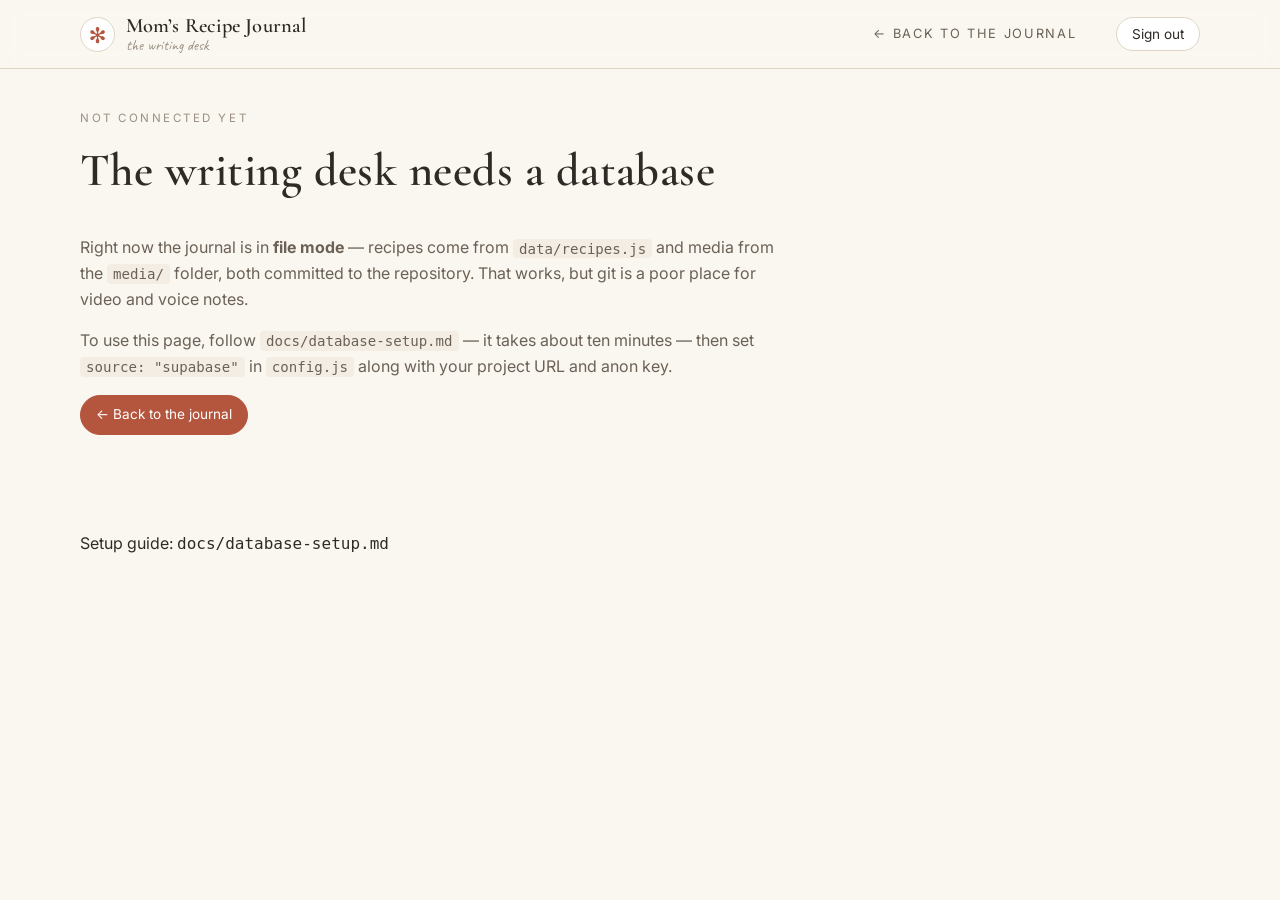
==== admin.html @ eb17a6d4 "Add a database + media storage backend so video and audio don't live in git Committing photos, video" ====
<!DOCTYPE html>
<html lang="en" data-theme="light">
<head>
<meta charset="utf-8" />
<meta name="viewport" content="width=device-width, initial-scale=1" />
<title>Add a recipe — Mom's Recipe Journal</title>
<meta name="robots" content="noindex" />
<link rel="icon" href="data:image/svg+xml,<svg xmlns='http://www.w3.org/2000/svg' viewBox='0 0 100 100'><text y='.9em' font-size='90'>&#9999;</text></svg>" />
<link rel="preconnect" href="https://fonts.googleapis.com" />
<link rel="preconnect" href="https://fonts.gstatic.com" crossorigin />
<link href="https://fonts.googleapis.com/css2?family=Cormorant+Garamond:wght@400;500;600&family=Caveat:wght@600&family=Inter:wght@300;400;500;600&display=swap" rel="stylesheet" />
<link rel="stylesheet" href="assets/css/style.css" />
</head>
<body>

<header class="site-header">
  <div class="wrap header-inner">
    <a class="brand" href="index.html">
      <span class="brand-mark">✻</span>
      <span class="brand-text">
        <span class="brand-title">Mom&rsquo;s Recipe Journal</span>
        <span class="brand-sub">the writing desk</span>
      </span>
    </a>
    <nav class="site-nav" aria-label="Sections">
      <a href="index.html">← Back to the journal</a>
    </nav>
    <div class="header-tools">
      <span id="who" class="admin-who"></span>
      <button id="signout" class="btn" type="button" hidden>Sign out</button>
    </div>
  </div>
</header>

<main id="admin" class="wrap" tabindex="-1"></main>

<footer class="site-footer">
  <div class="wrap"><p>Setup guide: <code>docs/database-setup.md</code></p></div>
</footer>

<script src="config.js"></script>
<script src="data/recipes.js"></script>
<script src="assets/js/store.js"></script>
<script src="assets/js/admin.js"></script>
</body>
</html>
---- assets/css/style.css ----
/* ============================================================
   Mom's Recipe Journal — stylesheet
   Palette echoes the paper journal: cream paper, pencil ink,
   a terracotta accent and sage green for the diet markers.
   ============================================================ */

:root{
  --paper:#faf7f1;
  --paper-2:#ffffff;
  --paper-3:#f3ede3;
  --ink:#2f2a25;
  --ink-2:#6b6156;
  --ink-3:#9a8f82;
  --rule:#ded5c7;
  --rule-soft:#eae2d5;
  --accent:#b4553d;
  --accent-soft:#f3e2dc;
  --sage:#6d7f63;
  --gold:#c9992b;
  --shadow:0 1px 2px rgba(47,42,37,.06), 0 8px 24px rgba(47,42,37,.06);
  --radius:14px;
  --serif:"Cormorant Garamond", Georgia, "Times New Roman", serif;
  --hand:"Caveat", "Segoe Script", cursive;
  --sans:"Inter", system-ui, -apple-system, "Segoe UI", Roboto, sans-serif;
}

html[data-theme="dark"]{
  --paper:#1b1917;
  --paper-2:#232020;
  --paper-3:#2b2725;
  --ink:#f0e9df;
  --ink-2:#c3b8aa;
  --ink-3:#93887b;
  --rule:#3d3733;
  --rule-soft:#332e2b;
  --accent:#e08468;
  --accent-soft:#3a2a24;
  --sage:#9db78e;
  --gold:#e0b64a;
  --shadow:0 1px 2px rgba(0,0,0,.3), 0 8px 24px rgba(0,0,0,.28);
}

*,*::before,*::after{box-sizing:border-box}

body{
  margin:0;
  background:var(--paper);
  color:var(--ink);
  font-family:var(--sans);
  font-size:16px;
  line-height:1.6;
  -webkit-font-smoothing:antialiased;
}

img,video{max-width:100%;display:block}
figure{margin:0}
a{color:inherit}

.wrap{width:min(1120px,100% - 2.5rem);margin-inline:auto}

.visually-hidden{position:absolute;width:1px;height:1px;overflow:hidden;clip:rect(0 0 0 0);white-space:nowrap}
.skip-link{position:absolute;left:-999px;top:0;background:var(--accent);color:#fff;padding:.6rem 1rem;z-index:50}
.skip-link:focus{left:.5rem;top:.5rem}

/* ---------- header ---------- */
.site-header{
  position:sticky;top:0;z-index:30;
  background:color-mix(in srgb, var(--paper) 88%, transparent);
  backdrop-filter:blur(10px);
  border-bottom:1px solid var(--rule);
}
.header-inner{
  display:flex;align-items:center;gap:1.25rem;
  padding:.85rem 0;flex-wrap:wrap;
}
.brand{display:flex;align-items:center;gap:.65rem;text-decoration:none}
.brand-mark{
  font-size:1.35rem;color:var(--accent);
  border:1px solid var(--rule);border-radius:50%;
  width:2.2rem;height:2.2rem;display:grid;place-items:center;
  background:var(--paper-2);
}
.brand-text{display:flex;flex-direction:column;line-height:1.15}
.brand-title{font-family:var(--serif);font-size:1.28rem;font-weight:600;letter-spacing:.01em}
.brand-sub{font-family:var(--hand);color:var(--ink-3);font-size:.95rem}

.site-nav{display:flex;gap:.15rem;margin-left:auto;flex-wrap:wrap}
.site-nav a{
  text-decoration:none;color:var(--ink-2);
  font-size:.8rem;letter-spacing:.13em;text-transform:uppercase;
  padding:.5rem .7rem;border-radius:999px;
}
.site-nav a:hover{color:var(--ink);background:var(--paper-3)}
.site-nav a.active{color:var(--accent);background:var(--accent-soft)}

.header-tools{display:flex;align-items:center;gap:.5rem}
.search{
  display:flex;align-items:center;gap:.5rem;
  background:var(--paper-2);border:1px solid var(--rule);
  border-radius:999px;padding:.45rem .9rem;min-width:min(280px,60vw);
}
.search svg{width:16px;height:16px;fill:none;stroke:var(--ink-3);stroke-width:2;stroke-linecap:round;flex:none}
.search input{border:0;background:none;outline:none;color:var(--ink);font:inherit;font-size:.9rem;width:100%}
.icon-btn{
  border:1px solid var(--rule);background:var(--paper-2);color:var(--ink-2);
  width:2.3rem;height:2.3rem;border-radius:50%;cursor:pointer;font-size:1rem;line-height:1;
}
.icon-btn:hover{color:var(--accent);border-color:var(--accent)}

/* ---------- shared bits ---------- */
main{padding:2.5rem 0 4rem;outline:none}

.page-head{margin-bottom:1.75rem}
.eyebrow{
  font-size:.72rem;letter-spacing:.22em;text-transform:uppercase;
  color:var(--ink-3);margin:0 0 .35rem;
}
h1{font-family:var(--serif);font-size:clamp(2rem,4vw,2.9rem);font-weight:600;margin:0 0 .3rem;letter-spacing:.01em}
h2{font-family:var(--serif);font-size:1.5rem;font-weight:600;margin:0 0 .75rem}
.lede{color:var(--ink-2);max-width:60ch;margin:0}

.rule{border:0;border-top:1px solid var(--rule);margin:2.5rem 0}

.btn{
  display:inline-flex;align-items:center;gap:.45rem;
  border:1px solid var(--rule);background:var(--paper-2);color:var(--ink);
  padding:.5rem .95rem;border-radius:999px;font-size:.85rem;cursor:pointer;
  text-decoration:none;font-family:inherit;
}
.btn:hover{border-color:var(--accent);color:var(--accent)}
.btn.primary{background:var(--accent);border-color:var(--accent);color:#fff}
.btn.primary:hover{filter:brightness(1.06);color:#fff}
.btn.on{background:var(--accent-soft);border-color:var(--accent);color:var(--accent)}

/* ---------- hero ---------- */
.hero{
  display:grid;grid-template-columns:1.15fr .85fr;gap:2.5rem;align-items:center;
  background:var(--paper-2);border:1px solid var(--rule);border-radius:var(--radius);
  padding:2.5rem;box-shadow:var(--shadow);margin-bottom:3rem;
}
.hero h1{margin-bottom:.6rem}
.hero .script{font-family:var(--hand);font-size:1.6rem;color:var(--accent);margin:0 0 .5rem}
.hero-stats{display:flex;gap:2rem;margin-top:1.75rem;flex-wrap:wrap}
.stat b{display:block;font-family:var(--serif);font-size:2rem;line-height:1;font-weight:600}
.stat span{font-size:.72rem;letter-spacing:.16em;text-transform:uppercase;color:var(--ink-3)}
.hero-card{
  border:1px solid var(--rule);border-radius:10px;padding:1.25rem 1.5rem;
  background:
    repeating-linear-gradient(var(--paper-2) 0 27px, var(--rule-soft) 27px 28px);
  min-height:210px;
}
.hero-card p{font-family:var(--hand);font-size:1.35rem;line-height:28px;margin:0;color:var(--ink-2)}

/* ---------- category tiles ---------- */
.tiles{display:grid;grid-template-columns:repeat(auto-fit,minmax(220px,1fr));gap:1.25rem}
.tile{
  text-decoration:none;background:var(--paper-2);border:1px solid var(--rule);
  border-radius:var(--radius);padding:1.5rem;display:block;transition:transform .15s ease,border-color .15s ease;
  box-shadow:var(--shadow);
}
.tile:hover{transform:translateY(-3px);border-color:var(--accent)}
.tile .emoji{font-size:1.9rem;display:block;margin-bottom:.6rem}
.tile h3{font-family:var(--serif);font-size:1.35rem;margin:0 0 .2rem;font-weight:600}
.tile p{margin:0;color:var(--ink-3);font-size:.85rem}

/* ---------- recipe grid ---------- */
.grid{display:grid;grid-template-columns:repeat(auto-fill,minmax(255px,1fr));gap:1.5rem}
.card{
  background:var(--paper-2);border:1px solid var(--rule);border-radius:var(--radius);
  overflow:hidden;text-decoration:none;display:flex;flex-direction:column;
  box-shadow:var(--shadow);transition:transform .15s ease,border-color .15s ease;
}
.card:hover{transform:translateY(-3px);border-color:var(--accent)}
.card-thumb{
  aspect-ratio:4/3;background:var(--paper-3);display:grid;place-items:center;
  font-size:2.5rem;color:var(--ink-3);overflow:hidden;position:relative;
}
.card-thumb img{width:100%;height:100%;object-fit:cover}
.card-media-flags{
  position:absolute;right:.6rem;bottom:.6rem;display:flex;gap:.3rem;
}
.card-media-flags span{
  background:rgba(0,0,0,.62);color:#fff;font-size:.7rem;
  border-radius:999px;padding:.15rem .45rem;line-height:1.4;
}
.card-body{padding:1rem 1.1rem 1.2rem;display:flex;flex-direction:column;gap:.4rem;flex:1}
.card-cat{font-size:.68rem;letter-spacing:.18em;text-transform:uppercase;color:var(--accent)}
.card h3{font-family:var(--serif);font-size:1.3rem;margin:0;font-weight:600;line-height:1.2}
.card-meta{margin-top:auto;display:flex;align-items:center;gap:.75rem;font-size:.78rem;color:var(--ink-3);padding-top:.5rem}
.stars{color:var(--gold);letter-spacing:.06em}

.badges{display:flex;flex-wrap:wrap;gap:.3rem}
.badge{
  font-size:.66rem;letter-spacing:.1em;text-transform:uppercase;
  border:1px solid var(--sage);color:var(--sage);
  border-radius:999px;padding:.1rem .5rem;
}

/* ---------- filter bar ---------- */
.filters{
  display:flex;flex-wrap:wrap;gap:.5rem;align-items:center;
  padding:1rem 0 1.75rem;border-bottom:1px solid var(--rule-soft);margin-bottom:1.75rem;
}
.filters .label{font-size:.72rem;letter-spacing:.16em;text-transform:uppercase;color:var(--ink-3);margin-right:.25rem}
.chip{
  border:1px solid var(--rule);background:var(--paper-2);color:var(--ink-2);
  border-radius:999px;padding:.35rem .8rem;font-size:.78rem;cursor:pointer;font-family:inherit;
}
.chip:hover{border-color:var(--accent);color:var(--accent)}
.chip[aria-pressed="true"]{background:var(--accent);border-color:var(--accent);color:#fff}
.count{margin-left:auto;font-size:.8rem;color:var(--ink-3)}

/* ---------- recipe page: the journal spread ---------- */
.recipe-top{display:flex;align-items:flex-start;gap:1rem;flex-wrap:wrap;margin-bottom:1.5rem}
.recipe-top .grow{flex:1;min-width:240px}
.recipe-actions{display:flex;gap:.5rem;flex-wrap:wrap}

.sheet{
  background:var(--paper-2);border:1px solid var(--rule);border-radius:var(--radius);
  box-shadow:var(--shadow);padding:2rem;margin-bottom:1.5rem;
}
.sheet-head{
  display:flex;justify-content:space-between;align-items:flex-start;gap:1.5rem;
  padding-bottom:1.25rem;border-bottom:1px solid var(--rule);margin-bottom:1.5rem;flex-wrap:wrap;
}
.field-label{font-size:.72rem;letter-spacing:.22em;text-transform:uppercase;color:var(--ink-3)}
.recipe-title{font-family:var(--serif);font-size:clamp(1.8rem,3.4vw,2.6rem);font-weight:600;margin:.15rem 0 0;line-height:1.1}
.rating-block{text-align:right}
.rating-block .stars{font-size:1.4rem}

.spread{display:grid;grid-template-columns:1.1fr .9fr;gap:2.5rem}

/* left column — ingredients on ruled lines */
.ing-list{list-style:none;margin:.5rem 0 0;padding:0}
.ing-list li{border-bottom:1px solid var(--rule-soft)}
.ing-list label{
  display:flex;align-items:baseline;gap:.7rem;padding:.55rem .2rem;cursor:pointer;
}
.ing-list input{
  appearance:none;-webkit-appearance:none;flex:none;
  width:.95rem;height:.95rem;border:1px solid var(--ink-3);border-radius:3px;
  cursor:pointer;position:relative;top:.15rem;background:transparent;
}
.ing-list input:checked{background:var(--sage);border-color:var(--sage)}
.ing-list input:checked::after{
  content:"✓";position:absolute;inset:0;color:#fff;font-size:.7rem;
  display:grid;place-items:center;line-height:1;
}
.ing-list input:checked + span{color:var(--ink-3);text-decoration:line-through}
.ing-list .amount{color:var(--accent);font-variant-numeric:tabular-nums}

.portion-tool{display:flex;align-items:center;gap:.5rem;margin-top:.75rem}
.portion-tool button{
  width:1.8rem;height:1.8rem;border-radius:50%;border:1px solid var(--rule);
  background:var(--paper);color:var(--ink);cursor:pointer;font-size:1rem;line-height:1;
}
.portion-tool button:hover{border-color:var(--accent);color:var(--accent)}
.portion-tool output{font-variant-numeric:tabular-nums;min-width:1.5rem;text-align:center;font-weight:600}
.portion-tool .note{font-size:.75rem;color:var(--ink-3)}

/* right column — the meta panel */
.meta-rows{display:grid;gap:.9rem;margin-bottom:1.5rem}
.meta-row{display:flex;align-items:center;gap:1rem;flex-wrap:wrap}
.meta-row .field-label{min-width:6.5rem}
.meta-value{font-size:.95rem}

.dots{display:flex;align-items:center;gap:.35rem}
.dots i{
  display:block;border:1px solid var(--ink-3);border-radius:50%;
  width:.55rem;height:.55rem;
}
.dots i:nth-child(2){width:.68rem;height:.68rem}
.dots i:nth-child(3){width:.8rem;height:.8rem}
.dots i:nth-child(4){width:.95rem;height:.95rem}
.dots i:nth-child(5){width:1.1rem;height:1.1rem}
.dots i.on{background:var(--accent);border-color:var(--accent)}
.dots .lvl{margin-left:.4rem;font-size:.8rem;color:var(--ink-3)}

.diet-grid{display:grid;grid-template-columns:1fr 1fr;gap:.5rem 1rem;margin-bottom:1.25rem}
.diet{display:flex;align-items:center;gap:.5rem;font-size:.75rem;letter-spacing:.12em;text-transform:uppercase;color:var(--ink-3)}
.diet .o{width:.85rem;height:.85rem;border:1px solid var(--ink-3);border-radius:50%;flex:none}
.diet.yes{color:var(--sage)}
.diet.yes .o{background:var(--sage);border-color:var(--sage);position:relative}
.diet.yes .o::after{content:"✓";position:absolute;inset:0;color:#fff;font-size:.6rem;display:grid;place-items:center}

.note-box{
  border:1px solid var(--rule);border-radius:8px;padding:1rem 1.1rem;margin-bottom:1.25rem;
}
.note-box h3{
  font-size:.72rem;letter-spacing:.2em;text-transform:uppercase;color:var(--ink-2);
  margin:0 0 .5rem;font-family:var(--sans);font-weight:600;
}
.note-box p{
  margin:0;line-height:28px;font-family:var(--hand);font-size:1.2rem;color:var(--ink);
  /* the ruled lines sit under the text, one per line-height */
  background:repeating-linear-gradient(transparent 0 27px, var(--rule-soft) 27px 28px);
}

/* method */
.method-sheet .lines{
  border-top:1px solid var(--rule);padding-top:1rem;
}
.steps{list-style:none;counter-reset:step;margin:0;padding:0}
.steps li{
  counter-increment:step;position:relative;padding:.75rem 0 .75rem 3rem;
  border-bottom:1px solid var(--rule-soft);
}
.steps li::before{
  content:counter(step);position:absolute;left:0;top:.7rem;
  font-family:var(--serif);font-size:1.1rem;color:var(--accent);
  border:1px solid var(--rule);border-radius:50%;width:1.9rem;height:1.9rem;
  display:grid;place-items:center;background:var(--paper);
}
.steps li.done{color:var(--ink-3)}

/* ---------- memories / media ---------- */
.media-section + .media-section{margin-top:2rem}
.media-head{display:flex;align-items:center;gap:.75rem;margin-bottom:1rem}
.media-head h3{font-family:var(--serif);font-size:1.25rem;margin:0;font-weight:600}
.media-head .n{font-size:.75rem;color:var(--ink-3);border:1px solid var(--rule);border-radius:999px;padding:.05rem .5rem}

.photo-grid{display:grid;grid-template-columns:repeat(auto-fill,minmax(180px,1fr));gap:1rem}
.photo{
  border:1px solid var(--rule);border-radius:10px;overflow:hidden;background:var(--paper-2);
  padding:.5rem .5rem .1rem;cursor:zoom-in;
}
.photo img{aspect-ratio:4/3;object-fit:cover;width:100%;border-radius:6px}
.photo figcaption{font-family:var(--hand);font-size:1.05rem;color:var(--ink-2);padding:.35rem .2rem .5rem;text-align:center}

.video-grid{display:grid;grid-template-columns:repeat(auto-fill,minmax(300px,1fr));gap:1.25rem}
.video-item video,.video-item iframe{width:100%;aspect-ratio:16/9;border-radius:10px;border:1px solid var(--rule);background:#000}
.video-item figcaption,.audio-item .cap{font-family:var(--hand);font-size:1.1rem;color:var(--ink-2);margin-top:.4rem}

.audio-list{display:grid;gap:.9rem}
.audio-item{
  border:1px solid var(--rule);border-radius:10px;padding:.9rem 1rem;background:var(--paper-2);
  display:flex;gap:1rem;align-items:center;flex-wrap:wrap;
}
.audio-item .icon{font-size:1.4rem;color:var(--accent)}
.audio-item .body{flex:1;min-width:220px}
.audio-item audio{width:100%;margin-top:.4rem}

.empty-media{
  border:1px dashed var(--rule);border-radius:10px;padding:1.25rem;
  color:var(--ink-3);font-size:.9rem;text-align:center;
}
.empty-media code{background:var(--paper-3);padding:.1rem .35rem;border-radius:4px;font-size:.85em}

/* lightbox */
.lightbox{
  position:fixed;inset:0;background:rgba(20,17,15,.92);z-index:60;
  display:grid;place-items:center;padding:2rem;
}
.lightbox[hidden]{display:none}
.lightbox img{max-width:min(1100px,92vw);max-height:82vh;border-radius:8px}
.lightbox .cap{color:#f3ece2;font-family:var(--hand);font-size:1.3rem;text-align:center;margin-top:.75rem}
.lightbox .close{
  position:absolute;top:1.25rem;right:1.5rem;background:none;border:0;color:#fff;
  font-size:2rem;cursor:pointer;line-height:1;
}

/* ---------- about / empty ---------- */
.prose{max-width:70ch}
.prose h2{margin-top:2rem}
.prose p,.prose li{color:var(--ink-2)}
.prose code{background:var(--paper-3);padding:.12rem .38rem;border-radius:4px;font-size:.88em}
.prose pre{
  background:var(--paper-3);border:1px solid var(--rule);border-radius:10px;
  padding:1rem 1.1rem;overflow-x:auto;font-size:.82rem;line-height:1.6;
}
.prose pre code{background:none;padding:0}

.empty{
  text-align:center;padding:4rem 1rem;border:1px dashed var(--rule);border-radius:var(--radius);
  color:var(--ink-3);
}
.empty .big{font-size:2.5rem;display:block;margin-bottom:.5rem}

/* ---------- responsive ---------- */
@media (max-width:900px){
  .hero{grid-template-columns:1fr;padding:1.75rem}
  .spread{grid-template-columns:1fr;gap:2rem}
  .site-nav{order:3;width:100%;margin-left:0;justify-content:flex-start}
  .header-tools{margin-left:auto}
  .sheet{padding:1.35rem}
}

/* ---------- print: one clean recipe card ---------- */
@media print{
  .site-header,.site-footer,.recipe-actions,.portion-tool,.skip-link,.lightbox{display:none !important}
  body{background:#fff}
  .sheet{box-shadow:none;border-color:#ccc;break-inside:avoid}
  .spread{grid-template-columns:1.1fr .9fr}
  a{text-decoration:none}
}

/* ============================================================
   The writing desk (admin.html)
   ============================================================ */

.admin-who{font-size:.8rem;color:var(--ink-3)}

.admin-actions{display:flex;gap:.6rem;flex-wrap:wrap;margin:1.5rem 0}

.signin{max-width:26rem}
.signin .btn{margin-top:.5rem}

.field{display:flex;flex-direction:column;gap:.35rem;margin-bottom:1rem}
.field > span,.field legend{
  font-size:.72rem;letter-spacing:.16em;text-transform:uppercase;color:var(--ink-3);
}
.field small{text-transform:none;letter-spacing:0;font-size:.78rem;color:var(--ink-3)}
.field input,.field select,.field textarea{
  font:inherit;font-size:.92rem;color:var(--ink);
  background:var(--paper);border:1px solid var(--rule);border-radius:8px;
  padding:.55rem .7rem;width:100%;
}
.field textarea{resize:vertical;line-height:1.55}
.field input:focus,.field select:focus,.field textarea:focus{outline:2px solid var(--accent);outline-offset:1px}
.field input[readonly]{color:var(--ink-3);background:var(--paper-3)}

.form-grid{display:grid;grid-template-columns:1fr 1fr;gap:0 1.25rem}
.form-grid .wide{grid-column:1 / -1}

.dual{display:flex;align-items:center;gap:.5rem}
.dual input{width:5rem}
.dual small{color:var(--ink-3);font-size:.78rem}

.diet-set{border:1px solid var(--rule);border-radius:8px;padding:.75rem 1rem;margin-bottom:1rem}
.diet-set legend{padding:0 .4rem}
.cb{display:inline-flex;align-items:center;gap:.4rem;margin-right:1.25rem;font-size:.88rem;color:var(--ink-2)}
.cb input{width:auto}

.hint{font-size:.83rem;color:var(--ink-3);margin:.25rem 0 .75rem}
.hint.bad{color:var(--accent)}

.media-editor{margin-bottom:2rem}
.uploader{display:flex;gap:.6rem;flex-wrap:wrap;align-items:center;margin-bottom:.75rem}
.uploader input[type="file"]{font-size:.85rem;color:var(--ink-2)}
.uploader input[type="url"]{
  flex:1;min-width:220px;font:inherit;font-size:.85rem;color:var(--ink);
  background:var(--paper);border:1px solid var(--rule);border-radius:999px;padding:.45rem .9rem;
}

.progress{height:4px;background:var(--paper-3);border-radius:999px;overflow:hidden;margin-bottom:.75rem}
.progress div{height:100%;width:0;background:var(--accent);transition:width .15s linear}

.media-rows{list-style:none;margin:0;padding:0;display:grid;gap:.5rem}
.media-rows li{
  display:flex;gap:.6rem;align-items:center;flex-wrap:wrap;
  border:1px solid var(--rule);border-radius:8px;padding:.5rem .7rem;background:var(--paper);
}
.media-rows .src{
  font-size:.8rem;color:var(--ink-3);max-width:16rem;overflow:hidden;
  text-overflow:ellipsis;white-space:nowrap;flex:none;
}
.media-rows input[type="text"]{
  flex:1;min-width:180px;font:inherit;font-size:.85rem;color:var(--ink);
  background:var(--paper-2);border:1px solid var(--rule);border-radius:6px;padding:.35rem .6rem;
}

.btn.danger{border-color:#c0563f;color:#c0563f}
.btn.danger:hover{background:#c0563f;color:#fff}
.btn.small{padding:.3rem .7rem;font-size:.78rem}

.admin-table{width:100%;border-collapse:collapse;font-size:.9rem}
.admin-table th{
  text-align:left;font-size:.7rem;letter-spacing:.16em;text-transform:uppercase;
  color:var(--ink-3);font-weight:600;padding:.5rem .6rem;border-bottom:1px solid var(--rule);
}
.admin-table td{padding:.7rem .6rem;border-bottom:1px solid var(--rule-soft);vertical-align:top}
.admin-table td small{color:var(--ink-3);font-size:.78rem}
.admin-table .right{text-align:right;white-space:nowrap}

.toast{
  position:fixed;left:50%;bottom:1.5rem;transform:translateX(-50%);
  background:var(--ink);color:var(--paper);padding:.7rem 1.2rem;border-radius:999px;
  font-size:.88rem;z-index:70;box-shadow:var(--shadow);max-width:min(90vw,34rem);
  transition:opacity .5s ease;
}
.toast.bad{background:#a8402c;color:#fff}
.toast.go{opacity:0}

@media (max-width:700px){
  .form-grid{grid-template-columns:1fr}
  .media-rows .src{max-width:100%}
}
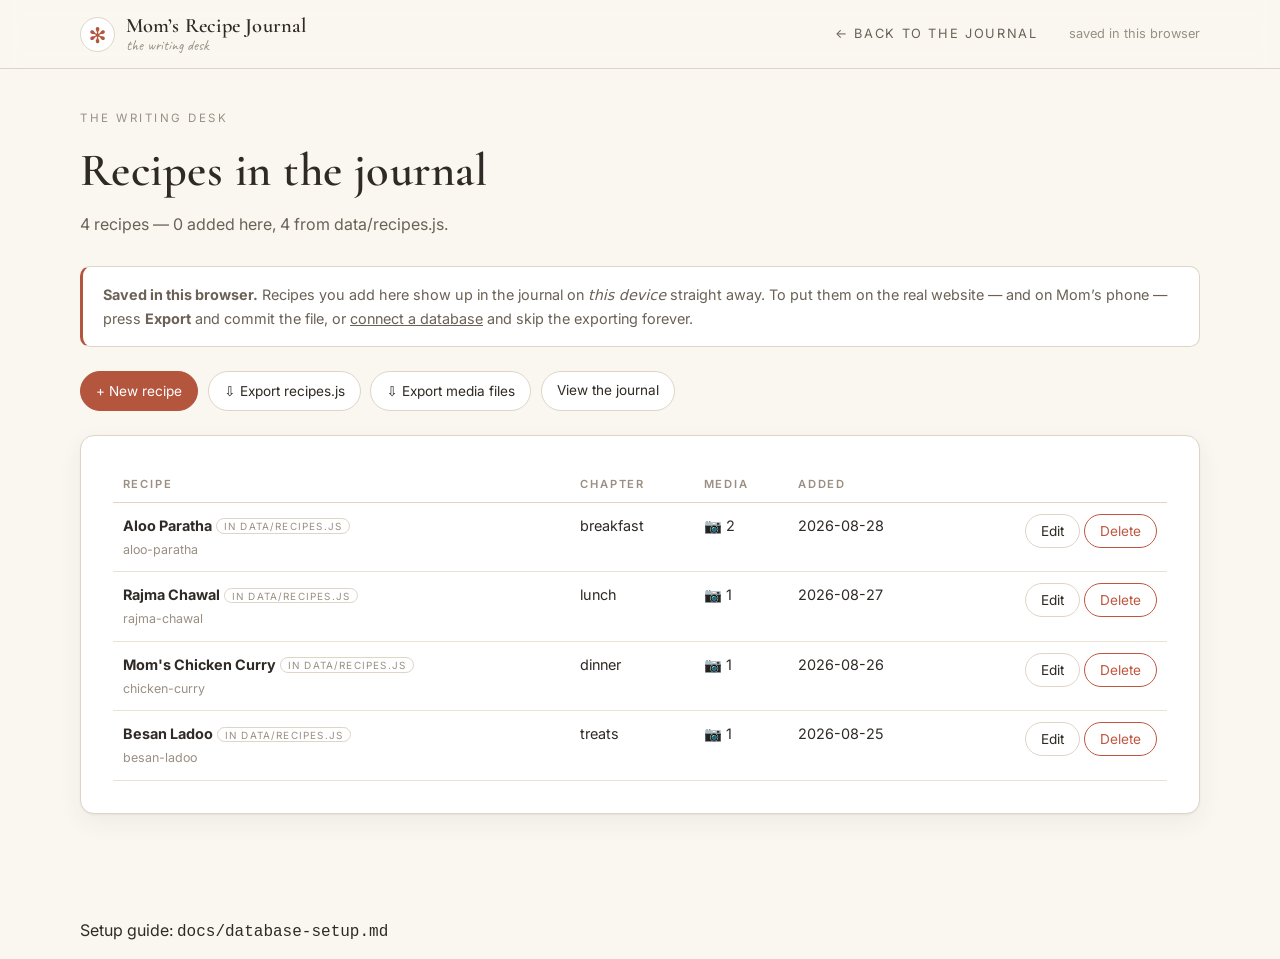
==== commit c85d604e: "Make the + Add recipe button work with no setup at all The form previously required the Supabase set" ====
--- a/admin.html
+++ b/admin.html
@@ -40,6 +40,7 @@
 
 <script src="config.js"></script>
 <script src="data/recipes.js"></script>
+<script src="assets/js/browser-db.js"></script>
 <script src="assets/js/store.js"></script>
 <script src="assets/js/admin.js"></script>
 </body>
--- a/assets/css/style.css
+++ b/assets/css/style.css
@@ -42,6 +42,9 @@
 
 *,*::before,*::after{box-sizing:border-box}
 
+/* the hidden attribute must beat any display: rule a class sets */
+[hidden]{display:none !important}
+
 body{
   margin:0;
   background:var(--paper);
@@ -485,3 +488,25 @@
   .form-grid{grid-template-columns:1fr}
   .media-rows .src{max-width:100%}
 }
+
+/* the + Add recipe button and the file-mode notices */
+.add-btn{white-space:nowrap;font-size:.8rem;padding:.5rem .9rem}
+.section-head{display:flex;align-items:center;justify-content:space-between;gap:1rem;flex-wrap:wrap;margin-bottom:.75rem}
+.section-head h2{margin:0}
+
+.banner{
+  border:1px solid var(--rule);border-left:3px solid var(--accent);
+  background:var(--paper-2);border-radius:10px;padding:1rem 1.25rem;margin-bottom:1.5rem;
+}
+.banner p{margin:0;font-size:.9rem;color:var(--ink-2)}
+
+.tag{
+  font-size:.62rem;letter-spacing:.12em;text-transform:uppercase;
+  border:1px solid var(--accent);color:var(--accent);
+  border-radius:999px;padding:.05rem .45rem;vertical-align:middle;white-space:nowrap;
+}
+.tag.muted{border-color:var(--rule);color:var(--ink-3)}
+
+@media (max-width:900px){
+  .add-btn{padding:.45rem .75rem}
+}
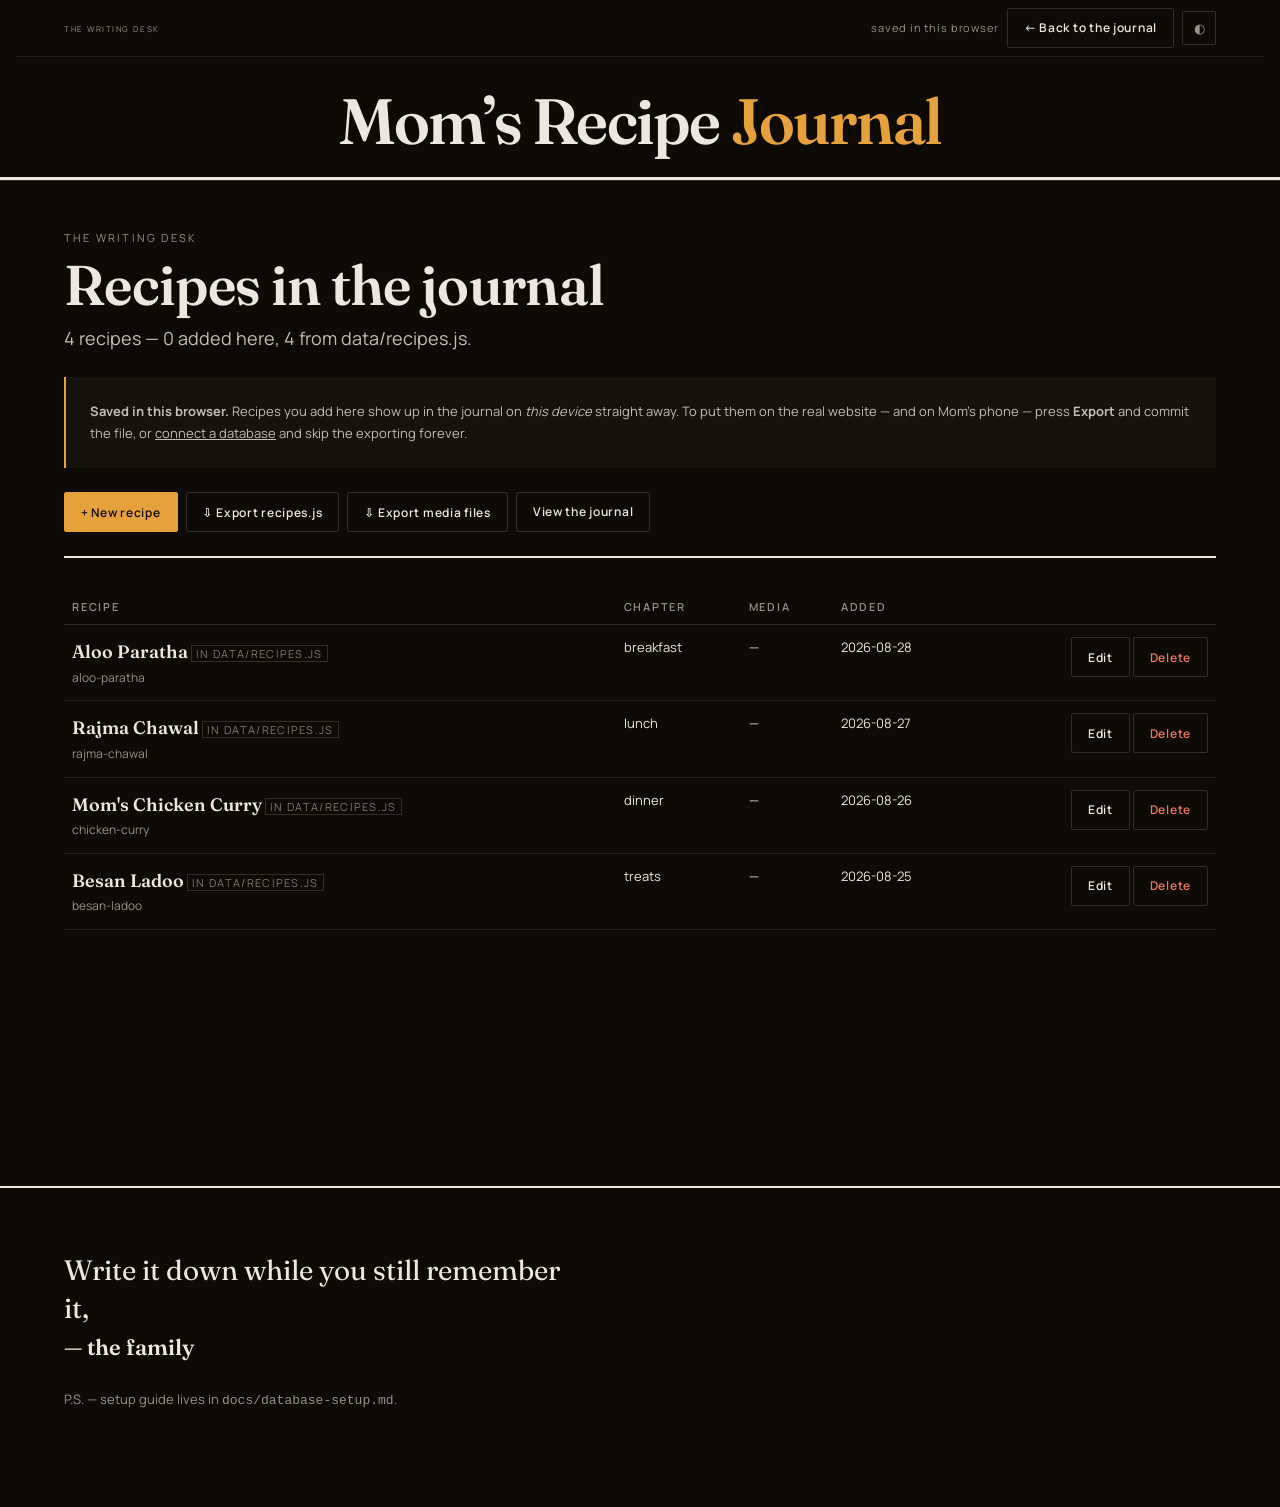
==== commit 8448b495: "Redesign the UI: dark archival catalogue (Hallmark) Tone brief: luxury coffee-table crossed with kit" ====
--- a/admin.html
+++ b/admin.html
@@ -1,5 +1,5 @@
 <!DOCTYPE html>
-<html lang="en" data-theme="light">
+<html lang="en">
 <head>
 <meta charset="utf-8" />
 <meta name="viewport" content="width=device-width, initial-scale=1" />
@@ -8,34 +8,38 @@
 <link rel="icon" href="data:image/svg+xml,<svg xmlns='http://www.w3.org/2000/svg' viewBox='0 0 100 100'><text y='.9em' font-size='90'>&#9999;</text></svg>" />
 <link rel="preconnect" href="https://fonts.googleapis.com" />
 <link rel="preconnect" href="https://fonts.gstatic.com" crossorigin />
-<link href="https://fonts.googleapis.com/css2?family=Cormorant+Garamond:wght@400;500;600&family=Caveat:wght@600&family=Inter:wght@300;400;500;600&display=swap" rel="stylesheet" />
+<meta name="color-scheme" content="dark light" />
+<link href="https://fonts.googleapis.com/css2?family=Caveat:wght@500;600&family=Fraunces:opsz,wght@9..144,400;9..144,600;9..144,700&family=Manrope:wght@400;500;600;700&display=swap" rel="stylesheet" />
 <link rel="stylesheet" href="assets/css/style.css" />
 </head>
 <body>
 
-<header class="site-header">
-  <div class="wrap header-inner">
-    <a class="brand" href="index.html">
-      <span class="brand-mark">✻</span>
-      <span class="brand-text">
-        <span class="brand-title">Mom&rsquo;s Recipe Journal</span>
-        <span class="brand-sub">the writing desk</span>
-      </span>
-    </a>
-    <nav class="site-nav" aria-label="Sections">
-      <a href="index.html">← Back to the journal</a>
-    </nav>
-    <div class="header-tools">
+<header class="masthead">
+  <div class="wrap masthead__utility">
+    <p class="masthead__issue">The writing desk</p>
+    <div class="masthead__tools">
       <span id="who" class="admin-who"></span>
+      <a class="btn" href="index.html">&larr; Back to the journal</a>
       <button id="signout" class="btn" type="button" hidden>Sign out</button>
+      <button id="theme-toggle" class="icon-btn" type="button" aria-label="Switch between dark and daylight" title="Switch between dark and daylight">◐</button>
     </div>
   </div>
+  <div class="wrap masthead__plate">
+    <a class="wordmark" href="index.html">Mom&rsquo;s Recipe <em>Journal</em></a>
+  </div>
+  <div class="masthead__double"></div>
 </header>
 
 <main id="admin" class="wrap" tabindex="-1"></main>
 
 <footer class="site-footer">
-  <div class="wrap"><p>Setup guide: <code>docs/database-setup.md</code></p></div>
+  <div class="wrap"><div class="foot-letter">
+    <p class="foot-letter__close">
+      Write it down while you still remember it,<br>
+      <span class="foot-letter__sign">&mdash; the family</span>
+    </p>
+    <p class="foot-letter__ps">P.S. &mdash; setup guide lives in <code>docs/database-setup.md</code>.</p>
+  </div>
 </footer>
 
 <script src="config.js"></script>
--- a/assets/css/style.css
+++ b/assets/css/style.css
@@ -1,512 +1,787 @@
-/* ============================================================
-   Mom's Recipe Journal — stylesheet
-   Palette echoes the paper journal: cream paper, pencil ink,
-   a terracotta accent and sage green for the diet markers.
-   ============================================================ */
-
-:root{
-  --paper:#faf7f1;
-  --paper-2:#ffffff;
-  --paper-3:#f3ede3;
-  --ink:#2f2a25;
-  --ink-2:#6b6156;
-  --ink-3:#9a8f82;
-  --rule:#ded5c7;
-  --rule-soft:#eae2d5;
-  --accent:#b4553d;
-  --accent-soft:#f3e2dc;
-  --sage:#6d7f63;
-  --gold:#c9992b;
-  --shadow:0 1px 2px rgba(47,42,37,.06), 0 8px 24px rgba(47,42,37,.06);
-  --radius:14px;
-  --serif:"Cormorant Garamond", Georgia, "Times New Roman", serif;
-  --hand:"Caveat", "Segoe Script", cursive;
-  --sans:"Inter", system-ui, -apple-system, "Segoe UI", Roboto, sans-serif;
-}
-
-html[data-theme="dark"]{
-  --paper:#1b1917;
-  --paper-2:#232020;
-  --paper-3:#2b2725;
-  --ink:#f0e9df;
-  --ink-2:#c3b8aa;
-  --ink-3:#93887b;
-  --rule:#3d3733;
-  --rule-soft:#332e2b;
-  --accent:#e08468;
-  --accent-soft:#3a2a24;
-  --sage:#9db78e;
-  --gold:#e0b64a;
-  --shadow:0 1px 2px rgba(0,0,0,.3), 0 8px 24px rgba(0,0,0,.28);
-}
-
-*,*::before,*::after{box-sizing:border-box}
-
-/* the hidden attribute must beat any display: rule a class sets */
-[hidden]{display:none !important}
-
-body{
-  margin:0;
-  background:var(--paper);
-  color:var(--ink);
-  font-family:var(--sans);
-  font-size:16px;
-  line-height:1.6;
-  -webkit-font-smoothing:antialiased;
-}
-
-img,video{max-width:100%;display:block}
-figure{margin:0}
-a{color:inherit}
-
-.wrap{width:min(1120px,100% - 2.5rem);margin-inline:auto}
-
-.visually-hidden{position:absolute;width:1px;height:1px;overflow:hidden;clip:rect(0 0 0 0);white-space:nowrap}
-.skip-link{position:absolute;left:-999px;top:0;background:var(--accent);color:#fff;padding:.6rem 1rem;z-index:50}
-.skip-link:focus{left:.5rem;top:.5rem}
-
-/* ---------- header ---------- */
-.site-header{
-  position:sticky;top:0;z-index:30;
-  background:color-mix(in srgb, var(--paper) 88%, transparent);
-  backdrop-filter:blur(10px);
-  border-bottom:1px solid var(--rule);
-}
-.header-inner{
-  display:flex;align-items:center;gap:1.25rem;
-  padding:.85rem 0;flex-wrap:wrap;
-}
-.brand{display:flex;align-items:center;gap:.65rem;text-decoration:none}
-.brand-mark{
-  font-size:1.35rem;color:var(--accent);
-  border:1px solid var(--rule);border-radius:50%;
-  width:2.2rem;height:2.2rem;display:grid;place-items:center;
-  background:var(--paper-2);
-}
-.brand-text{display:flex;flex-direction:column;line-height:1.15}
-.brand-title{font-family:var(--serif);font-size:1.28rem;font-weight:600;letter-spacing:.01em}
-.brand-sub{font-family:var(--hand);color:var(--ink-3);font-size:.95rem}
-
-.site-nav{display:flex;gap:.15rem;margin-left:auto;flex-wrap:wrap}
-.site-nav a{
-  text-decoration:none;color:var(--ink-2);
-  font-size:.8rem;letter-spacing:.13em;text-transform:uppercase;
-  padding:.5rem .7rem;border-radius:999px;
-}
-.site-nav a:hover{color:var(--ink);background:var(--paper-3)}
-.site-nav a.active{color:var(--accent);background:var(--accent-soft)}
-
-.header-tools{display:flex;align-items:center;gap:.5rem}
-.search{
-  display:flex;align-items:center;gap:.5rem;
-  background:var(--paper-2);border:1px solid var(--rule);
-  border-radius:999px;padding:.45rem .9rem;min-width:min(280px,60vw);
-}
-.search svg{width:16px;height:16px;fill:none;stroke:var(--ink-3);stroke-width:2;stroke-linecap:round;flex:none}
-.search input{border:0;background:none;outline:none;color:var(--ink);font:inherit;font-size:.9rem;width:100%}
-.icon-btn{
-  border:1px solid var(--rule);background:var(--paper-2);color:var(--ink-2);
-  width:2.3rem;height:2.3rem;border-radius:50%;cursor:pointer;font-size:1rem;line-height:1;
-}
-.icon-btn:hover{color:var(--accent);border-color:var(--accent)}
-
-/* ---------- shared bits ---------- */
-main{padding:2.5rem 0 4rem;outline:none}
-
-.page-head{margin-bottom:1.75rem}
-.eyebrow{
-  font-size:.72rem;letter-spacing:.22em;text-transform:uppercase;
-  color:var(--ink-3);margin:0 0 .35rem;
-}
-h1{font-family:var(--serif);font-size:clamp(2rem,4vw,2.9rem);font-weight:600;margin:0 0 .3rem;letter-spacing:.01em}
-h2{font-family:var(--serif);font-size:1.5rem;font-weight:600;margin:0 0 .75rem}
-.lede{color:var(--ink-2);max-width:60ch;margin:0}
-
-.rule{border:0;border-top:1px solid var(--rule);margin:2.5rem 0}
-
-.btn{
-  display:inline-flex;align-items:center;gap:.45rem;
-  border:1px solid var(--rule);background:var(--paper-2);color:var(--ink);
-  padding:.5rem .95rem;border-radius:999px;font-size:.85rem;cursor:pointer;
-  text-decoration:none;font-family:inherit;
-}
-.btn:hover{border-color:var(--accent);color:var(--accent)}
-.btn.primary{background:var(--accent);border-color:var(--accent);color:#fff}
-.btn.primary:hover{filter:brightness(1.06);color:#fff}
-.btn.on{background:var(--accent-soft);border-color:var(--accent);color:var(--accent)}
-
-/* ---------- hero ---------- */
-.hero{
-  display:grid;grid-template-columns:1.15fr .85fr;gap:2.5rem;align-items:center;
-  background:var(--paper-2);border:1px solid var(--rule);border-radius:var(--radius);
-  padding:2.5rem;box-shadow:var(--shadow);margin-bottom:3rem;
-}
-.hero h1{margin-bottom:.6rem}
-.hero .script{font-family:var(--hand);font-size:1.6rem;color:var(--accent);margin:0 0 .5rem}
-.hero-stats{display:flex;gap:2rem;margin-top:1.75rem;flex-wrap:wrap}
-.stat b{display:block;font-family:var(--serif);font-size:2rem;line-height:1;font-weight:600}
-.stat span{font-size:.72rem;letter-spacing:.16em;text-transform:uppercase;color:var(--ink-3)}
-.hero-card{
-  border:1px solid var(--rule);border-radius:10px;padding:1.25rem 1.5rem;
-  background:
-    repeating-linear-gradient(var(--paper-2) 0 27px, var(--rule-soft) 27px 28px);
-  min-height:210px;
-}
-.hero-card p{font-family:var(--hand);font-size:1.35rem;line-height:28px;margin:0;color:var(--ink-2)}
-
-/* ---------- category tiles ---------- */
-.tiles{display:grid;grid-template-columns:repeat(auto-fit,minmax(220px,1fr));gap:1.25rem}
-.tile{
-  text-decoration:none;background:var(--paper-2);border:1px solid var(--rule);
-  border-radius:var(--radius);padding:1.5rem;display:block;transition:transform .15s ease,border-color .15s ease;
-  box-shadow:var(--shadow);
-}
-.tile:hover{transform:translateY(-3px);border-color:var(--accent)}
-.tile .emoji{font-size:1.9rem;display:block;margin-bottom:.6rem}
-.tile h3{font-family:var(--serif);font-size:1.35rem;margin:0 0 .2rem;font-weight:600}
-.tile p{margin:0;color:var(--ink-3);font-size:.85rem}
-
-/* ---------- recipe grid ---------- */
-.grid{display:grid;grid-template-columns:repeat(auto-fill,minmax(255px,1fr));gap:1.5rem}
-.card{
-  background:var(--paper-2);border:1px solid var(--rule);border-radius:var(--radius);
-  overflow:hidden;text-decoration:none;display:flex;flex-direction:column;
-  box-shadow:var(--shadow);transition:transform .15s ease,border-color .15s ease;
-}
-.card:hover{transform:translateY(-3px);border-color:var(--accent)}
-.card-thumb{
-  aspect-ratio:4/3;background:var(--paper-3);display:grid;place-items:center;
-  font-size:2.5rem;color:var(--ink-3);overflow:hidden;position:relative;
-}
-.card-thumb img{width:100%;height:100%;object-fit:cover}
-.card-media-flags{
-  position:absolute;right:.6rem;bottom:.6rem;display:flex;gap:.3rem;
-}
-.card-media-flags span{
-  background:rgba(0,0,0,.62);color:#fff;font-size:.7rem;
-  border-radius:999px;padding:.15rem .45rem;line-height:1.4;
-}
-.card-body{padding:1rem 1.1rem 1.2rem;display:flex;flex-direction:column;gap:.4rem;flex:1}
-.card-cat{font-size:.68rem;letter-spacing:.18em;text-transform:uppercase;color:var(--accent)}
-.card h3{font-family:var(--serif);font-size:1.3rem;margin:0;font-weight:600;line-height:1.2}
-.card-meta{margin-top:auto;display:flex;align-items:center;gap:.75rem;font-size:.78rem;color:var(--ink-3);padding-top:.5rem}
-.stars{color:var(--gold);letter-spacing:.06em}
-
-.badges{display:flex;flex-wrap:wrap;gap:.3rem}
-.badge{
-  font-size:.66rem;letter-spacing:.1em;text-transform:uppercase;
-  border:1px solid var(--sage);color:var(--sage);
-  border-radius:999px;padding:.1rem .5rem;
-}
-
-/* ---------- filter bar ---------- */
-.filters{
-  display:flex;flex-wrap:wrap;gap:.5rem;align-items:center;
-  padding:1rem 0 1.75rem;border-bottom:1px solid var(--rule-soft);margin-bottom:1.75rem;
-}
-.filters .label{font-size:.72rem;letter-spacing:.16em;text-transform:uppercase;color:var(--ink-3);margin-right:.25rem}
-.chip{
-  border:1px solid var(--rule);background:var(--paper-2);color:var(--ink-2);
-  border-radius:999px;padding:.35rem .8rem;font-size:.78rem;cursor:pointer;font-family:inherit;
-}
-.chip:hover{border-color:var(--accent);color:var(--accent)}
-.chip[aria-pressed="true"]{background:var(--accent);border-color:var(--accent);color:#fff}
-.count{margin-left:auto;font-size:.8rem;color:var(--ink-3)}
-
-/* ---------- recipe page: the journal spread ---------- */
-.recipe-top{display:flex;align-items:flex-start;gap:1rem;flex-wrap:wrap;margin-bottom:1.5rem}
-.recipe-top .grow{flex:1;min-width:240px}
-.recipe-actions{display:flex;gap:.5rem;flex-wrap:wrap}
-
-.sheet{
-  background:var(--paper-2);border:1px solid var(--rule);border-radius:var(--radius);
-  box-shadow:var(--shadow);padding:2rem;margin-bottom:1.5rem;
-}
-.sheet-head{
-  display:flex;justify-content:space-between;align-items:flex-start;gap:1.5rem;
-  padding-bottom:1.25rem;border-bottom:1px solid var(--rule);margin-bottom:1.5rem;flex-wrap:wrap;
-}
-.field-label{font-size:.72rem;letter-spacing:.22em;text-transform:uppercase;color:var(--ink-3)}
-.recipe-title{font-family:var(--serif);font-size:clamp(1.8rem,3.4vw,2.6rem);font-weight:600;margin:.15rem 0 0;line-height:1.1}
-.rating-block{text-align:right}
-.rating-block .stars{font-size:1.4rem}
-
-.spread{display:grid;grid-template-columns:1.1fr .9fr;gap:2.5rem}
-
-/* left column — ingredients on ruled lines */
-.ing-list{list-style:none;margin:.5rem 0 0;padding:0}
-.ing-list li{border-bottom:1px solid var(--rule-soft)}
-.ing-list label{
-  display:flex;align-items:baseline;gap:.7rem;padding:.55rem .2rem;cursor:pointer;
-}
-.ing-list input{
-  appearance:none;-webkit-appearance:none;flex:none;
-  width:.95rem;height:.95rem;border:1px solid var(--ink-3);border-radius:3px;
-  cursor:pointer;position:relative;top:.15rem;background:transparent;
-}
-.ing-list input:checked{background:var(--sage);border-color:var(--sage)}
-.ing-list input:checked::after{
-  content:"✓";position:absolute;inset:0;color:#fff;font-size:.7rem;
-  display:grid;place-items:center;line-height:1;
-}
-.ing-list input:checked + span{color:var(--ink-3);text-decoration:line-through}
-.ing-list .amount{color:var(--accent);font-variant-numeric:tabular-nums}
-
-.portion-tool{display:flex;align-items:center;gap:.5rem;margin-top:.75rem}
-.portion-tool button{
-  width:1.8rem;height:1.8rem;border-radius:50%;border:1px solid var(--rule);
-  background:var(--paper);color:var(--ink);cursor:pointer;font-size:1rem;line-height:1;
-}
-.portion-tool button:hover{border-color:var(--accent);color:var(--accent)}
-.portion-tool output{font-variant-numeric:tabular-nums;min-width:1.5rem;text-align:center;font-weight:600}
-.portion-tool .note{font-size:.75rem;color:var(--ink-3)}
-
-/* right column — the meta panel */
-.meta-rows{display:grid;gap:.9rem;margin-bottom:1.5rem}
-.meta-row{display:flex;align-items:center;gap:1rem;flex-wrap:wrap}
-.meta-row .field-label{min-width:6.5rem}
-.meta-value{font-size:.95rem}
-
-.dots{display:flex;align-items:center;gap:.35rem}
-.dots i{
-  display:block;border:1px solid var(--ink-3);border-radius:50%;
-  width:.55rem;height:.55rem;
-}
-.dots i:nth-child(2){width:.68rem;height:.68rem}
-.dots i:nth-child(3){width:.8rem;height:.8rem}
-.dots i:nth-child(4){width:.95rem;height:.95rem}
-.dots i:nth-child(5){width:1.1rem;height:1.1rem}
-.dots i.on{background:var(--accent);border-color:var(--accent)}
-.dots .lvl{margin-left:.4rem;font-size:.8rem;color:var(--ink-3)}
-
-.diet-grid{display:grid;grid-template-columns:1fr 1fr;gap:.5rem 1rem;margin-bottom:1.25rem}
-.diet{display:flex;align-items:center;gap:.5rem;font-size:.75rem;letter-spacing:.12em;text-transform:uppercase;color:var(--ink-3)}
-.diet .o{width:.85rem;height:.85rem;border:1px solid var(--ink-3);border-radius:50%;flex:none}
-.diet.yes{color:var(--sage)}
-.diet.yes .o{background:var(--sage);border-color:var(--sage);position:relative}
-.diet.yes .o::after{content:"✓";position:absolute;inset:0;color:#fff;font-size:.6rem;display:grid;place-items:center}
-
-.note-box{
-  border:1px solid var(--rule);border-radius:8px;padding:1rem 1.1rem;margin-bottom:1.25rem;
-}
-.note-box h3{
-  font-size:.72rem;letter-spacing:.2em;text-transform:uppercase;color:var(--ink-2);
-  margin:0 0 .5rem;font-family:var(--sans);font-weight:600;
-}
-.note-box p{
-  margin:0;line-height:28px;font-family:var(--hand);font-size:1.2rem;color:var(--ink);
-  /* the ruled lines sit under the text, one per line-height */
-  background:repeating-linear-gradient(transparent 0 27px, var(--rule-soft) 27px 28px);
-}
-
-/* method */
-.method-sheet .lines{
-  border-top:1px solid var(--rule);padding-top:1rem;
-}
-.steps{list-style:none;counter-reset:step;margin:0;padding:0}
-.steps li{
-  counter-increment:step;position:relative;padding:.75rem 0 .75rem 3rem;
-  border-bottom:1px solid var(--rule-soft);
-}
-.steps li::before{
-  content:counter(step);position:absolute;left:0;top:.7rem;
-  font-family:var(--serif);font-size:1.1rem;color:var(--accent);
-  border:1px solid var(--rule);border-radius:50%;width:1.9rem;height:1.9rem;
-  display:grid;place-items:center;background:var(--paper);
-}
-.steps li.done{color:var(--ink-3)}
-
-/* ---------- memories / media ---------- */
-.media-section + .media-section{margin-top:2rem}
-.media-head{display:flex;align-items:center;gap:.75rem;margin-bottom:1rem}
-.media-head h3{font-family:var(--serif);font-size:1.25rem;margin:0;font-weight:600}
-.media-head .n{font-size:.75rem;color:var(--ink-3);border:1px solid var(--rule);border-radius:999px;padding:.05rem .5rem}
-
-.photo-grid{display:grid;grid-template-columns:repeat(auto-fill,minmax(180px,1fr));gap:1rem}
-.photo{
-  border:1px solid var(--rule);border-radius:10px;overflow:hidden;background:var(--paper-2);
-  padding:.5rem .5rem .1rem;cursor:zoom-in;
-}
-.photo img{aspect-ratio:4/3;object-fit:cover;width:100%;border-radius:6px}
-.photo figcaption{font-family:var(--hand);font-size:1.05rem;color:var(--ink-2);padding:.35rem .2rem .5rem;text-align:center}
-
-.video-grid{display:grid;grid-template-columns:repeat(auto-fill,minmax(300px,1fr));gap:1.25rem}
-.video-item video,.video-item iframe{width:100%;aspect-ratio:16/9;border-radius:10px;border:1px solid var(--rule);background:#000}
-.video-item figcaption,.audio-item .cap{font-family:var(--hand);font-size:1.1rem;color:var(--ink-2);margin-top:.4rem}
-
-.audio-list{display:grid;gap:.9rem}
-.audio-item{
-  border:1px solid var(--rule);border-radius:10px;padding:.9rem 1rem;background:var(--paper-2);
-  display:flex;gap:1rem;align-items:center;flex-wrap:wrap;
-}
-.audio-item .icon{font-size:1.4rem;color:var(--accent)}
-.audio-item .body{flex:1;min-width:220px}
-.audio-item audio{width:100%;margin-top:.4rem}
-
-.empty-media{
-  border:1px dashed var(--rule);border-radius:10px;padding:1.25rem;
-  color:var(--ink-3);font-size:.9rem;text-align:center;
-}
-.empty-media code{background:var(--paper-3);padding:.1rem .35rem;border-radius:4px;font-size:.85em}
+/* Hallmark · genre: editorial · macrostructure: Catalogue · nav: N6 Newspaper masthead · footer: Ft6 Letter close
+ * theme: custom (tuned) · vibe: "coffee-table dark, archival, kitchen-legible"
+ * paper: oklch(15% 0.012 72) · accent: oklch(76% 0.14 72)
+ * display: Fraunces · body: Manrope · hand: Caveat
+ * axes: dark / roman-serif / chromatic-amber ~72°
+ * enrichment: none (typography only; typographic plate, Tier A)
+ * context: user-provided (tone: luxury × utilitarian · audience: archive)
+ * pre-emit critique: P5 H5 E4 S5 R5 V5 · studied: no
+ * slop test: 58/58 — gates 14 (width→transform), 30 (emoji icons), 38 (hand font
+ *   in 6 slots → 2), 40/41 (--color-neutral contrast) failed on first pass, fixed.
+ *   Contrast verified against computed OKLCH backgrounds, both themes, all pages.
+ *   Mobile verified 320/375/414/768.
+ */
+
+@import url("../../tokens.css");
+
+/* ==================================================================
+   Base
+   ================================================================== */
+
+*, *::before, *::after { box-sizing: border-box; }
+[hidden] { display: none !important; }
+
+html, body {
+  overflow-x: clip;              /* gate 34 — clip, never hidden (keeps sticky alive) */
+  max-width: 100%;
+}
+
+body {
+  margin: 0;
+  background: var(--color-paper);
+  color: var(--color-ink);
+  font-family: var(--font-body);
+  font-size: var(--text-base);
+  line-height: 1.65;
+  -webkit-font-smoothing: antialiased;
+  text-rendering: optimizeLegibility;
+}
+
+img, video { max-width: 100%; display: block; }
+figure { margin: 0; }
+a { color: inherit; }
+
+h1, h2, h3, h4 {
+  font-family: var(--font-display);
+  font-style: normal;            /* gate 38a — display type is always roman */
+  font-weight: 600;
+  line-height: 1.08;
+  letter-spacing: -0.012em;
+  overflow-wrap: anywhere;       /* gate 51 */
+  min-width: 0;
+  margin: 0;
+}
+
+:focus-visible {
+  outline: 2px solid var(--color-focus);
+  outline-offset: 2px;
+  border-radius: var(--radius-sm);
+  /* never animated — focus must appear instantly */
+}
+
+::selection { background: var(--color-accent); color: var(--color-accent-ink); }
+
+.wrap { width: min(78rem, 100%); margin-inline: auto; padding-inline: var(--page-gutter); }
+.wrap--narrow { width: min(58rem, 100%); }
+
+.visually-hidden {
+  position: absolute; width: 1px; height: 1px;
+  overflow: hidden; clip: rect(0 0 0 0); white-space: nowrap;
+}
+.skip-link {
+  position: absolute; left: -999px; top: 0; z-index: 60;
+  background: var(--color-accent); color: var(--color-accent-ink);
+  padding: var(--space-2xs) var(--space-sm);
+}
+.skip-link:focus { left: var(--space-2xs); top: var(--space-2xs); }
+
+/* ==================================================================
+   N6 · Newspaper masthead
+   Utility row · wordmark · epigraph · double rule · chapter band.
+   Deliberately NOT the sticky wordmark-left/CTA-right AI nav.
+   ================================================================== */
+
+.masthead { border-bottom: var(--rule-hair) solid var(--color-rule); }
+
+.masthead__utility {
+  display: flex; align-items: center; gap: var(--space-sm);
+  flex-wrap: wrap;
+  padding-block: var(--space-2xs);
+  border-bottom: var(--rule-hair) solid var(--color-rule-2);
+  font-size: var(--text-2xs);
+}
+
+.masthead__issue {
+  margin: 0; color: var(--color-muted);
+  font-variant-caps: all-small-caps; letter-spacing: 0.14em;
+  white-space: nowrap;
+}
+.masthead__issue b { color: var(--color-ink-2); font-weight: 600; }
+
+.masthead__tools { display: flex; align-items: center; gap: var(--space-2xs); margin-left: auto; }
+
+.masthead__plate { padding-block: var(--space-lg) var(--space-md); text-align: center; }
+
+.wordmark {
+  display: block; text-decoration: none;
+  font-family: var(--font-display);
+  font-weight: 600;
+  font-size: clamp(1.9rem, 6.4vw, 4rem);
+  line-height: 1;
+  letter-spacing: -0.028em;
+  overflow-wrap: anywhere; min-width: 0;
+}
+.wordmark em { font-style: normal; color: var(--color-accent); }
+
+.masthead__epigraph {
+  margin: var(--space-xs) auto 0; max-width: 34ch;
+  font-family: var(--font-hand);
+  font-size: var(--text-xl);
+  line-height: 1.3;
+  color: var(--color-muted);
+}
+
+/* the double rule — the broadsheet signature */
+.masthead__double {
+  border-top: 2px solid var(--color-ink);
+  border-bottom: var(--rule-hair) solid var(--color-ink);
+  height: 3px;
+}
+
+/* ---- chapter band (sticky — the part you actually navigate with) ---- */
+
+.chapters {
+  position: sticky; top: 0; z-index: 20;
+  background: var(--color-paper);
+  border-bottom: var(--rule-hair) solid var(--color-rule);
+}
+.chapters__track {
+  display: flex; align-items: stretch; gap: 0;
+  overflow-x: auto;                     /* the strip scrolls; the page never does */
+  scrollbar-width: none;
+  -webkit-overflow-scrolling: touch;
+}
+.chapters__track::-webkit-scrollbar { display: none; }
+
+.chapters a {
+  flex: none;
+  display: inline-flex; align-items: center;
+  min-height: 44px;                     /* WCAG AA hit target */
+  padding: var(--space-2xs) var(--space-md);
+  text-decoration: none;
+  white-space: nowrap;                  /* gate 49 — clickable text never wraps */
+  font-size: var(--text-xs);
+  font-weight: 600;
+  letter-spacing: 0.16em;
+  text-transform: uppercase;
+  color: var(--color-muted);
+  border-right: var(--rule-hair) solid var(--color-rule-2);
+  transition: color var(--dur-fast) var(--ease-out);
+}
+.chapters a:first-child { padding-left: var(--page-gutter); }
+.chapters a:hover { color: var(--color-ink); }
+.chapters a.active { color: var(--color-accent); }
+.chapters a.active::before {
+  content: ""; position: absolute; inset: auto 0 0 0; height: 2px;
+  background: var(--color-accent);
+}
+.chapters a { position: relative; }
+
+/* ==================================================================
+   Controls
+   ================================================================== */
+
+.btn {
+  display: inline-flex; align-items: center; justify-content: center; gap: var(--space-3xs);
+  min-height: 40px;
+  padding: var(--space-2xs) var(--space-sm);
+  font-family: var(--font-body);
+  font-size: var(--text-xs);
+  font-weight: 600;
+  letter-spacing: 0.06em;
+  white-space: nowrap;                  /* gate 49 */
+  text-decoration: none;
+  color: var(--color-ink);
+  background: transparent;
+  border: var(--rule-hair) solid var(--color-rule);
+  border-radius: var(--radius-sm);
+  cursor: pointer;
+  transition: border-color var(--dur-fast) var(--ease-out),
+              color var(--dur-fast) var(--ease-out),
+              background-color var(--dur-fast) var(--ease-out);
+}
+.btn:hover { border-color: var(--color-accent); color: var(--color-accent); }
+.btn:active { transform: translateY(1px); }
+.btn[disabled] { opacity: 0.45; cursor: not-allowed; }
+.btn[disabled]:hover { border-color: var(--color-rule); color: var(--color-ink); }
+
+.btn.primary {
+  background: var(--color-accent);
+  border-color: var(--color-accent);
+  color: var(--color-accent-ink);
+}
+.btn.primary:hover { background: var(--color-focus); border-color: var(--color-focus); color: var(--color-accent-ink); }
+.btn.on { border-color: var(--color-accent); color: var(--color-accent); }
+.btn.danger { border-color: var(--color-rule); color: var(--color-danger); }
+.btn.danger:hover { border-color: var(--color-danger); color: var(--color-danger); }
+.btn.small { min-height: 34px; padding: var(--space-3xs) var(--space-xs); font-size: var(--text-2xs); }
+
+.icon-btn {
+  display: inline-grid; place-items: center;
+  width: 34px; height: 34px;
+  background: transparent; color: var(--color-muted);
+  border: var(--rule-hair) solid var(--color-rule);
+  border-radius: var(--radius-sm);
+  cursor: pointer; font-size: var(--text-sm); line-height: 1;
+  transition: color var(--dur-fast) var(--ease-out), border-color var(--dur-fast) var(--ease-out);
+}
+.icon-btn:hover { color: var(--color-accent); border-color: var(--color-accent); }
+
+.search {
+  display: flex; align-items: center; gap: var(--space-2xs);
+  border: var(--rule-hair) solid var(--color-rule);
+  border-radius: var(--radius-sm);
+  padding-inline: var(--space-xs);
+  min-height: 34px;
+  min-width: min(20rem, 42vw);
+}
+.search:focus-within { border-color: var(--color-accent); }
+.search svg { width: 14px; height: 14px; flex: none; fill: none; stroke: var(--color-muted); stroke-width: 2; stroke-linecap: round; }
+.search input {
+  border: 0; background: none; outline: none; width: 100%;
+  color: var(--color-ink); font-family: var(--font-body); font-size: var(--text-sm);
+}
+.search input::placeholder { color: var(--color-neutral); }
+
+/* ==================================================================
+   Page furniture
+   ================================================================== */
+
+main { display: block; padding-bottom: var(--space-3xl); outline: none; }
+
+.page-head { padding-block: var(--space-xl) var(--space-md); }
+.eyebrow {
+  margin: 0 0 var(--space-2xs);
+  font-size: var(--text-2xs); letter-spacing: 0.2em; text-transform: uppercase;
+  color: var(--color-muted);
+}
+h1 { font-size: var(--text-display-s); }
+h2 { font-size: var(--text-2xl); }
+h3 { font-size: var(--text-xl); }
+.lede { margin: var(--space-2xs) 0 0; color: var(--color-ink-2); max-width: 58ch; font-size: var(--text-lg); }
+.rule { border: 0; border-top: var(--rule-hair) solid var(--color-rule); margin-block: var(--space-2xl); }
+
+/* the inventory header — Catalogue's opener: count · qualifier */
+.ledger {
+  display: flex; align-items: baseline; gap: var(--space-md);
+  flex-wrap: wrap;
+  padding-block: var(--space-lg) var(--space-md);
+  border-bottom: var(--rule-hair) solid var(--color-rule);
+}
+.ledger__count {
+  font-family: var(--font-display); font-weight: 600;
+  font-size: var(--text-3xl); line-height: 1;
+}
+.ledger__qual { color: var(--color-muted); font-size: var(--text-sm); letter-spacing: 0.04em; }
+.ledger__tools { margin-left: auto; display: flex; gap: var(--space-2xs); flex-wrap: wrap; }
+
+/* ==================================================================
+   Catalogue — the hairline ledger grid
+   No card boxes: a 1px gap over a ruled ground draws every division.
+   ================================================================== */
+
+.catalogue {
+  display: grid;
+  grid-template-columns: repeat(auto-fill, minmax(min(100%, 17rem), 1fr));  /* gate 50 */
+  gap: var(--rule-hair);
+  background: var(--color-rule);
+  border: var(--rule-hair) solid var(--color-rule);
+  margin-block: var(--space-lg);
+}
+
+.entry {
+  display: flex; flex-direction: column;
+  background: var(--color-paper);
+  text-decoration: none;
+  padding: 0 0 var(--space-md);
+  transition: background-color var(--dur-base) var(--ease-out);
+}
+.entry:hover { background: var(--color-paper-2); }
+
+.entry__plate {
+  position: relative;
+  aspect-ratio: 5 / 4;
+  display: grid; place-items: center;
+  background: var(--color-paper-3);
+  overflow: hidden;
+  margin-bottom: var(--space-sm);
+}
+.entry__plate img { width: 100%; height: 100%; object-fit: cover; }
+
+/* Tier-A typographic plate — stands in for a photograph without inventing one */
+.entry__initial {
+  font-family: var(--font-display);
+  font-weight: 400;
+  font-size: clamp(3rem, 8vw, 4.5rem);
+  line-height: 1;
+  color: var(--color-neutral);
+  transition: color var(--dur-base) var(--ease-out);
+}
+.entry:hover .entry__initial { color: var(--color-accent); }
+
+.entry__flags {
+  position: absolute; right: var(--space-2xs); bottom: var(--space-2xs);
+  display: flex; gap: var(--space-3xs);
+}
+.entry__flags span {
+  font-size: var(--text-2xs); font-weight: 600;
+  padding: 0 var(--space-3xs);
+  color: var(--color-ink);
+  background: var(--color-paper);
+  border: var(--rule-hair) solid var(--color-rule);
+}
+
+.entry__body { padding-inline: var(--space-sm); display: flex; flex-direction: column; gap: var(--space-3xs); flex: 1; }
+.entry__cat {
+  font-size: var(--text-2xs); letter-spacing: 0.18em; text-transform: uppercase;
+  color: var(--color-muted);
+}
+.entry__title {
+  font-family: var(--font-display); font-weight: 600;
+  font-size: var(--text-xl); line-height: 1.12;
+  overflow-wrap: anywhere; min-width: 0;
+}
+.entry__title::after {
+  content: ""; display: block; height: var(--rule-hair);
+  width: 2.5rem; margin-top: var(--space-3xs);
+  background: var(--color-accent);
+  transform: scaleX(0); transform-origin: left;
+  transition: transform var(--dur-base) var(--ease-out);
+}
+.entry:hover .entry__title::after { transform: scaleX(1); }
+
+.entry__meta {
+  margin-top: auto; padding-top: var(--space-2xs);
+  display: flex; align-items: baseline; gap: var(--space-xs); flex-wrap: wrap;
+  font-size: var(--text-2xs); color: var(--color-muted);
+  font-variant-numeric: tabular-nums;
+}
+.stars { color: var(--color-accent); letter-spacing: 0.08em; }
+
+.badges { display: flex; flex-wrap: wrap; gap: var(--space-3xs); }
+.badge {
+  font-size: var(--text-2xs); letter-spacing: 0.1em; text-transform: uppercase;
+  color: var(--color-muted);
+  border: var(--rule-hair) solid var(--color-rule);
+  padding: 0 var(--space-3xs);
+}
+
+/* ---- filters ---- */
+.filters {
+  display: flex; flex-wrap: wrap; gap: var(--space-2xs); align-items: center;
+  padding-block: var(--space-md);
+  border-bottom: var(--rule-hair) solid var(--color-rule-2);
+}
+.filters .label {
+  font-size: var(--text-2xs); letter-spacing: 0.18em; text-transform: uppercase;
+  color: var(--color-muted); margin-right: var(--space-3xs);
+}
+.chip {
+  min-height: 34px;
+  padding: var(--space-3xs) var(--space-xs);
+  font-family: var(--font-body); font-size: var(--text-xs);
+  white-space: nowrap;
+  color: var(--color-muted);
+  background: transparent;
+  border: var(--rule-hair) solid var(--color-rule);
+  border-radius: var(--radius-sm);
+  cursor: pointer;
+  transition: color var(--dur-fast) var(--ease-out), border-color var(--dur-fast) var(--ease-out);
+}
+.chip:hover { color: var(--color-ink); border-color: var(--color-ink-2); }
+.chip[aria-pressed="true"] {
+  color: var(--color-accent); border-color: var(--color-accent);
+  background: transparent; font-weight: 700;
+}
+.count { margin-left: auto; font-size: var(--text-xs); color: var(--color-muted); font-variant-numeric: tabular-nums; }
+
+/* ==================================================================
+   The recipe — ruled sections, not stacked cards
+   ================================================================== */
+
+.recipe-top {
+  display: flex; align-items: baseline; gap: var(--space-sm);
+  flex-wrap: wrap;
+  padding-block: var(--space-lg) var(--space-md);
+}
+.recipe-top .grow { flex: 1; min-width: 12rem; }
+.recipe-actions { display: flex; gap: var(--space-2xs); flex-wrap: wrap; }
+
+.sheet {
+  border-top: 2px solid var(--color-ink);
+  padding-block: var(--space-lg) var(--space-2xl);
+}
+.sheet + .sheet { border-top-color: var(--color-rule); }
+
+.sheet-head {
+  display: flex; justify-content: space-between; align-items: flex-start;
+  gap: var(--space-lg); flex-wrap: wrap;
+  padding-bottom: var(--space-md);
+}
+.field-label {
+  font-size: var(--text-2xs); letter-spacing: 0.2em; text-transform: uppercase;
+  color: var(--color-muted);
+}
+.recipe-title {
+  font-family: var(--font-display); font-weight: 600;
+  font-size: var(--text-display-s);
+  line-height: 1.02; letter-spacing: -0.022em;
+  margin: var(--space-3xs) 0 0;
+  overflow-wrap: anywhere; min-width: 0;
+}
+.rating-block { text-align: right; }
+.rating-block .stars { font-size: var(--text-xl); }
+
+.spread { display: grid; grid-template-columns: 1.15fr 0.85fr; gap: var(--space-2xl); align-items: start; }
+
+/* ---- ingredients ---- */
+.ing-list { list-style: none; margin: var(--space-sm) 0 0; padding: 0; }
+.ing-list li { border-bottom: var(--rule-hair) solid var(--color-rule-2); }
+.ing-list label {
+  display: flex; align-items: baseline; gap: var(--space-xs);
+  padding-block: var(--space-xs);
+  min-height: 44px;                       /* cook with wet hands */
+  cursor: pointer;
+  font-size: var(--text-lg);
+}
+.ing-list input {
+  appearance: none; -webkit-appearance: none; flex: none;
+  width: 1.05rem; height: 1.05rem; position: relative; top: 0.18rem;
+  border: var(--rule-hair) solid var(--color-neutral);
+  border-radius: var(--radius-sm);
+  background: transparent; cursor: pointer;
+  transition: background-color var(--dur-fast) var(--ease-out), border-color var(--dur-fast) var(--ease-out);
+}
+.ing-list input:checked { background: var(--color-accent); border-color: var(--color-accent); }
+.ing-list input:checked::after {
+  content: "✓"; position: absolute; inset: 0;
+  display: grid; place-items: center;
+  color: var(--color-accent-ink); font-size: var(--text-2xs); line-height: 1;
+}
+.ing-list input:checked + span { color: var(--color-neutral); text-decoration: line-through; }
+.ing-list .amount { color: var(--color-accent); font-variant-numeric: tabular-nums; font-weight: 600; }
+
+.portion-tool { display: flex; align-items: center; gap: var(--space-2xs); margin-top: var(--space-sm); }
+.portion-tool button {
+  width: 34px; height: 34px; border-radius: var(--radius-sm);
+  border: var(--rule-hair) solid var(--color-rule);
+  background: transparent; color: var(--color-ink);
+  cursor: pointer; font-size: var(--text-base); line-height: 1;
+}
+.portion-tool button:hover { border-color: var(--color-accent); color: var(--color-accent); }
+.portion-tool output { font-variant-numeric: tabular-nums; font-weight: 700; min-width: 1.75rem; text-align: center; }
+.portion-tool .note { font-size: var(--text-xs); color: var(--color-muted); }
+
+/* ---- meta panel ---- */
+.meta-rows { display: grid; gap: var(--space-xs); margin-bottom: var(--space-md); }
+.meta-row {
+  display: flex; align-items: baseline; gap: var(--space-sm);
+  padding-bottom: var(--space-xs);
+  border-bottom: var(--rule-hair) solid var(--color-rule-2);
+  flex-wrap: wrap;
+}
+.meta-row .field-label { min-width: 6rem; }
+.meta-value { font-size: var(--text-base); font-variant-numeric: tabular-nums; }
+
+.dots { display: flex; align-items: center; gap: var(--space-3xs); }
+.dots i { display: block; border: var(--rule-hair) solid var(--color-neutral); border-radius: 50%; width: 0.5rem; height: 0.5rem; }
+.dots i:nth-child(2) { width: 0.62rem; height: 0.62rem; }
+.dots i:nth-child(3) { width: 0.74rem; height: 0.74rem; }
+.dots i:nth-child(4) { width: 0.86rem; height: 0.86rem; }
+.dots i:nth-child(5) { width: 1rem; height: 1rem; }
+.dots i.on { background: var(--color-accent); border-color: var(--color-accent); }
+.dots .lvl { margin-left: var(--space-2xs); font-size: var(--text-xs); color: var(--color-muted); }
+
+.diet-grid { display: grid; grid-template-columns: 1fr 1fr; gap: var(--space-2xs) var(--space-sm); margin-bottom: var(--space-md); }
+.diet { display: flex; align-items: center; gap: var(--space-2xs); font-size: var(--text-2xs); letter-spacing: 0.12em; text-transform: uppercase; color: var(--color-muted); }
+.diet .o { width: 0.8rem; height: 0.8rem; border: var(--rule-hair) solid var(--color-neutral); border-radius: 50%; flex: none; position: relative; }
+.diet.yes { color: var(--color-ink-2); }
+.diet.yes .o { background: var(--color-accent); border-color: var(--color-accent); }
+.diet.yes .o::after { content: "✓"; position: absolute; inset: 0; display: grid; place-items: center; color: var(--color-accent-ink); font-size: 0.55rem; }
+
+/* ---- her boxes: a rule and a label, no nested card ---- */
+.note-box { border-top: var(--rule-hair) solid var(--color-rule); padding-top: var(--space-xs); margin-bottom: var(--space-md); }
+.note-box h3 {
+  font-family: var(--font-body); font-weight: 700;
+  font-size: var(--text-2xs); letter-spacing: 0.2em; text-transform: uppercase;
+  color: var(--color-muted); margin-bottom: var(--space-2xs);
+}
+.note-box p { margin: 0; font-family: var(--font-hand); font-size: var(--text-xl); line-height: 1.45; color: var(--color-ink); }
+
+/* ---- method — the part you read while cooking ---- */
+.method-sheet .lines { border-top: var(--rule-hair) solid var(--color-rule); }
+.steps { list-style: none; counter-reset: step; margin: 0; padding: 0; }
+.steps li {
+  counter-increment: step;
+  position: relative;
+  padding: var(--space-md) 0 var(--space-md) var(--space-2xl);
+  border-bottom: var(--rule-hair) solid var(--color-rule-2);
+  font-size: var(--text-lg);
+  line-height: 1.55;
+  cursor: pointer;
+  transition: color var(--dur-base) var(--ease-out);
+}
+.steps li::before {
+  content: counter(step, decimal-leading-zero);
+  position: absolute; left: 0; top: var(--space-md);
+  font-family: var(--font-display); font-weight: 600;
+  font-size: var(--text-lg); line-height: 1.4;
+  color: var(--color-accent);
+  font-variant-numeric: tabular-nums;
+}
+.steps li.done { color: var(--color-neutral); }
+.steps li.done::before { color: var(--color-neutral); }
+
+/* ==================================================================
+   Media — her videos, voice notes, photographs
+   ================================================================== */
+
+.media-section + .media-section { margin-top: var(--space-2xl); }
+.media-head { display: flex; align-items: baseline; gap: var(--space-2xs); margin-bottom: var(--space-md); padding-bottom: var(--space-2xs); border-bottom: var(--rule-hair) solid var(--color-rule); }
+.media-head h3 { font-size: var(--text-xl); }
+.media-head .n { font-size: var(--text-2xs); color: var(--color-muted); font-variant-numeric: tabular-nums; }
+
+.photo-grid { display: grid; grid-template-columns: repeat(auto-fill, minmax(min(100%, 12rem), 1fr)); gap: var(--space-md); }
+.photo { cursor: zoom-in; }
+.photo img { aspect-ratio: 4 / 3; object-fit: cover; width: 100%; background: var(--color-paper-3); }
+.photo figcaption { font-size: var(--text-sm); color: var(--color-muted); padding-top: var(--space-3xs); }
+
+.video-grid { display: grid; grid-template-columns: repeat(auto-fill, minmax(min(100%, 20rem), 1fr)); gap: var(--space-md); }
+.video-item video, .video-item iframe { width: 100%; aspect-ratio: 16 / 9; border: 0; background: var(--color-paper-3); }
+.video-item figcaption, .audio-item .cap { font-size: var(--text-sm); color: var(--color-muted); margin-top: var(--space-3xs); }
+
+.audio-list { display: grid; gap: var(--space-sm); }
+.audio-item {
+  display: flex; gap: var(--space-sm); align-items: center; flex-wrap: wrap;
+  padding-bottom: var(--space-sm);
+  border-bottom: var(--rule-hair) solid var(--color-rule-2);
+}
+.audio-item .icon { font-size: var(--text-xl); color: var(--color-accent); }
+.audio-item .body { flex: 1; min-width: 14rem; }
+.audio-item audio { width: 100%; margin-top: var(--space-3xs); }
+
+.empty-media {
+  border: var(--rule-hair) dashed var(--color-rule);
+  padding: var(--space-md);
+  color: var(--color-muted); font-size: var(--text-sm); text-align: center;
+}
+.empty-media code { color: var(--color-ink-2); font-size: 0.92em; }
 
 /* lightbox */
-.lightbox{
-  position:fixed;inset:0;background:rgba(20,17,15,.92);z-index:60;
-  display:grid;place-items:center;padding:2rem;
-}
-.lightbox[hidden]{display:none}
-.lightbox img{max-width:min(1100px,92vw);max-height:82vh;border-radius:8px}
-.lightbox .cap{color:#f3ece2;font-family:var(--hand);font-size:1.3rem;text-align:center;margin-top:.75rem}
-.lightbox .close{
-  position:absolute;top:1.25rem;right:1.5rem;background:none;border:0;color:#fff;
-  font-size:2rem;cursor:pointer;line-height:1;
-}
-
-/* ---------- about / empty ---------- */
-.prose{max-width:70ch}
-.prose h2{margin-top:2rem}
-.prose p,.prose li{color:var(--ink-2)}
-.prose code{background:var(--paper-3);padding:.12rem .38rem;border-radius:4px;font-size:.88em}
-.prose pre{
-  background:var(--paper-3);border:1px solid var(--rule);border-radius:10px;
-  padding:1rem 1.1rem;overflow-x:auto;font-size:.82rem;line-height:1.6;
-}
-.prose pre code{background:none;padding:0}
-
-.empty{
-  text-align:center;padding:4rem 1rem;border:1px dashed var(--rule);border-radius:var(--radius);
-  color:var(--ink-3);
-}
-.empty .big{font-size:2.5rem;display:block;margin-bottom:.5rem}
-
-/* ---------- responsive ---------- */
-@media (max-width:900px){
-  .hero{grid-template-columns:1fr;padding:1.75rem}
-  .spread{grid-template-columns:1fr;gap:2rem}
-  .site-nav{order:3;width:100%;margin-left:0;justify-content:flex-start}
-  .header-tools{margin-left:auto}
-  .sheet{padding:1.35rem}
-}
-
-/* ---------- print: one clean recipe card ---------- */
-@media print{
-  .site-header,.site-footer,.recipe-actions,.portion-tool,.skip-link,.lightbox{display:none !important}
-  body{background:#fff}
-  .sheet{box-shadow:none;border-color:#ccc;break-inside:avoid}
-  .spread{grid-template-columns:1.1fr .9fr}
-  a{text-decoration:none}
-}
-
-/* ============================================================
-   The writing desk (admin.html)
-   ============================================================ */
-
-.admin-who{font-size:.8rem;color:var(--ink-3)}
-
-.admin-actions{display:flex;gap:.6rem;flex-wrap:wrap;margin:1.5rem 0}
-
-.signin{max-width:26rem}
-.signin .btn{margin-top:.5rem}
-
-.field{display:flex;flex-direction:column;gap:.35rem;margin-bottom:1rem}
-.field > span,.field legend{
-  font-size:.72rem;letter-spacing:.16em;text-transform:uppercase;color:var(--ink-3);
-}
-.field small{text-transform:none;letter-spacing:0;font-size:.78rem;color:var(--ink-3)}
-.field input,.field select,.field textarea{
-  font:inherit;font-size:.92rem;color:var(--ink);
-  background:var(--paper);border:1px solid var(--rule);border-radius:8px;
-  padding:.55rem .7rem;width:100%;
-}
-.field textarea{resize:vertical;line-height:1.55}
-.field input:focus,.field select:focus,.field textarea:focus{outline:2px solid var(--accent);outline-offset:1px}
-.field input[readonly]{color:var(--ink-3);background:var(--paper-3)}
-
-.form-grid{display:grid;grid-template-columns:1fr 1fr;gap:0 1.25rem}
-.form-grid .wide{grid-column:1 / -1}
-
-.dual{display:flex;align-items:center;gap:.5rem}
-.dual input{width:5rem}
-.dual small{color:var(--ink-3);font-size:.78rem}
-
-.diet-set{border:1px solid var(--rule);border-radius:8px;padding:.75rem 1rem;margin-bottom:1rem}
-.diet-set legend{padding:0 .4rem}
-.cb{display:inline-flex;align-items:center;gap:.4rem;margin-right:1.25rem;font-size:.88rem;color:var(--ink-2)}
-.cb input{width:auto}
-
-.hint{font-size:.83rem;color:var(--ink-3);margin:.25rem 0 .75rem}
-.hint.bad{color:var(--accent)}
-
-.media-editor{margin-bottom:2rem}
-.uploader{display:flex;gap:.6rem;flex-wrap:wrap;align-items:center;margin-bottom:.75rem}
-.uploader input[type="file"]{font-size:.85rem;color:var(--ink-2)}
-.uploader input[type="url"]{
-  flex:1;min-width:220px;font:inherit;font-size:.85rem;color:var(--ink);
-  background:var(--paper);border:1px solid var(--rule);border-radius:999px;padding:.45rem .9rem;
-}
-
-.progress{height:4px;background:var(--paper-3);border-radius:999px;overflow:hidden;margin-bottom:.75rem}
-.progress div{height:100%;width:0;background:var(--accent);transition:width .15s linear}
-
-.media-rows{list-style:none;margin:0;padding:0;display:grid;gap:.5rem}
-.media-rows li{
-  display:flex;gap:.6rem;align-items:center;flex-wrap:wrap;
-  border:1px solid var(--rule);border-radius:8px;padding:.5rem .7rem;background:var(--paper);
-}
-.media-rows .src{
-  font-size:.8rem;color:var(--ink-3);max-width:16rem;overflow:hidden;
-  text-overflow:ellipsis;white-space:nowrap;flex:none;
-}
-.media-rows input[type="text"]{
-  flex:1;min-width:180px;font:inherit;font-size:.85rem;color:var(--ink);
-  background:var(--paper-2);border:1px solid var(--rule);border-radius:6px;padding:.35rem .6rem;
-}
-
-.btn.danger{border-color:#c0563f;color:#c0563f}
-.btn.danger:hover{background:#c0563f;color:#fff}
-.btn.small{padding:.3rem .7rem;font-size:.78rem}
-
-.admin-table{width:100%;border-collapse:collapse;font-size:.9rem}
-.admin-table th{
-  text-align:left;font-size:.7rem;letter-spacing:.16em;text-transform:uppercase;
-  color:var(--ink-3);font-weight:600;padding:.5rem .6rem;border-bottom:1px solid var(--rule);
-}
-.admin-table td{padding:.7rem .6rem;border-bottom:1px solid var(--rule-soft);vertical-align:top}
-.admin-table td small{color:var(--ink-3);font-size:.78rem}
-.admin-table .right{text-align:right;white-space:nowrap}
-
-.toast{
-  position:fixed;left:50%;bottom:1.5rem;transform:translateX(-50%);
-  background:var(--ink);color:var(--paper);padding:.7rem 1.2rem;border-radius:999px;
-  font-size:.88rem;z-index:70;box-shadow:var(--shadow);max-width:min(90vw,34rem);
-  transition:opacity .5s ease;
-}
-.toast.bad{background:#a8402c;color:#fff}
-.toast.go{opacity:0}
-
-@media (max-width:700px){
-  .form-grid{grid-template-columns:1fr}
-  .media-rows .src{max-width:100%}
-}
-
-/* the + Add recipe button and the file-mode notices */
-.add-btn{white-space:nowrap;font-size:.8rem;padding:.5rem .9rem}
-.section-head{display:flex;align-items:center;justify-content:space-between;gap:1rem;flex-wrap:wrap;margin-bottom:.75rem}
-.section-head h2{margin:0}
-
-.banner{
-  border:1px solid var(--rule);border-left:3px solid var(--accent);
-  background:var(--paper-2);border-radius:10px;padding:1rem 1.25rem;margin-bottom:1.5rem;
-}
-.banner p{margin:0;font-size:.9rem;color:var(--ink-2)}
-
-.tag{
-  font-size:.62rem;letter-spacing:.12em;text-transform:uppercase;
-  border:1px solid var(--accent);color:var(--accent);
-  border-radius:999px;padding:.05rem .45rem;vertical-align:middle;white-space:nowrap;
-}
-.tag.muted{border-color:var(--rule);color:var(--ink-3)}
-
-@media (max-width:900px){
-  .add-btn{padding:.45rem .75rem}
-}
+.lightbox { position: fixed; inset: 0; background: var(--color-scrim); z-index: 60; display: grid; place-items: center; padding: var(--space-lg); }
+.lightbox img { max-width: min(68rem, 92vw); max-height: 80vh; }
+.lightbox .cap { color: var(--color-ink); font-size: var(--text-base); text-align: center; margin-top: var(--space-sm); }
+.lightbox .close { position: absolute; top: var(--space-md); right: var(--space-md); background: none; border: 0; color: var(--color-ink); font-size: var(--text-3xl); line-height: 1; cursor: pointer; min-width: 44px; min-height: 44px; }
+
+/* ==================================================================
+   Prose / empty states
+   ================================================================== */
+
+.prose { max-width: 68ch; }
+.prose h2 { margin-top: var(--space-xl); margin-bottom: var(--space-2xs); }
+.prose p, .prose li { color: var(--color-ink-2); }
+.prose code { color: var(--color-accent); font-size: 0.92em; }
+.prose pre {
+  background: var(--color-paper-2);
+  border-left: 2px solid var(--color-rule);
+  padding: var(--space-md);
+  overflow-x: auto; font-size: var(--text-sm); line-height: 1.6;
+}
+.prose pre code { color: var(--color-ink-2); }
+
+.empty {
+  text-align: center; padding: var(--space-3xl) var(--space-sm);
+  border: var(--rule-hair) dashed var(--color-rule);
+  color: var(--color-muted);
+}
+.empty .big { font-family: var(--font-display); font-size: var(--text-4xl); display: block; margin-bottom: var(--space-2xs); color: var(--color-neutral); }
+
+.banner {
+  border-left: 2px solid var(--color-accent);
+  background: var(--color-paper-2);
+  padding: var(--space-md);
+  margin-bottom: var(--space-md);
+}
+.banner p { margin: 0; font-size: var(--text-sm); color: var(--color-ink-2); }
+
+.tag {
+  font-size: var(--text-2xs); letter-spacing: 0.12em; text-transform: uppercase;
+  border: var(--rule-hair) solid var(--color-accent); color: var(--color-accent);
+  padding: 0 var(--space-3xs); white-space: nowrap;
+}
+.tag.muted { border-color: var(--color-rule); color: var(--color-neutral); }
+
+/* ==================================================================
+   Ft6 · Letter close
+   ================================================================== */
+
+.site-footer { border-top: 2px solid var(--color-ink); margin-top: var(--space-3xl); }
+.foot-letter { padding-block: var(--space-2xl) var(--space-3xl); max-width: 52ch; }
+.foot-letter__close {
+  font-family: var(--font-display);
+  font-size: var(--text-2xl); line-height: 1.35;
+  margin: 0; color: var(--color-ink);
+}
+.foot-letter__sign { font-family: var(--font-display); font-style: normal; font-weight: 600; font-size: var(--text-xl); }
+.foot-letter__ps { margin: var(--space-md) 0 0; font-size: var(--text-sm); color: var(--color-muted); }
+.foot-letter__ps a { color: var(--color-accent); text-underline-offset: 3px; }
+
+/* ==================================================================
+   The writing desk
+   ================================================================== */
+
+.admin-who { font-size: var(--text-2xs); color: var(--color-muted); letter-spacing: 0.08em; }
+.admin-actions { display: flex; gap: var(--space-2xs); flex-wrap: wrap; margin-block: var(--space-md); }
+
+.field { display: flex; flex-direction: column; gap: var(--space-3xs); margin-bottom: var(--space-sm); }
+.field > span, .field legend {
+  font-size: var(--text-2xs); letter-spacing: 0.16em; text-transform: uppercase; color: var(--color-muted);
+}
+.field small { text-transform: none; letter-spacing: 0; font-size: var(--text-xs); color: var(--color-neutral); }
+.field input, .field select, .field textarea {
+  font-family: var(--font-body); font-size: var(--text-base);
+  color: var(--color-ink); background: var(--color-paper-2);
+  border: var(--rule-hair) solid var(--color-rule); border-radius: var(--radius-sm);
+  padding: var(--space-2xs) var(--space-xs); width: 100%; min-height: 40px;
+}
+.field textarea { resize: vertical; line-height: 1.6; }
+.field input[readonly] { color: var(--color-muted); }
+
+.form-grid { display: grid; grid-template-columns: 1fr 1fr; gap: 0 var(--space-md); }
+.form-grid .wide { grid-column: 1 / -1; }
+
+.dual { display: flex; align-items: center; gap: var(--space-2xs); }
+.dual input { width: 5rem; }
+.dual small { color: var(--color-neutral); font-size: var(--text-xs); }
+
+.diet-set { border: var(--rule-hair) solid var(--color-rule); border-radius: var(--radius-sm); padding: var(--space-xs) var(--space-sm); margin-bottom: var(--space-sm); }
+.diet-set legend { padding-inline: var(--space-3xs); }
+.cb { display: inline-flex; align-items: center; gap: var(--space-3xs); margin-right: var(--space-md); font-size: var(--text-sm); color: var(--color-ink-2); min-height: 34px; }
+.cb input { width: auto; min-height: 0; }
+
+.hint { font-size: var(--text-sm); color: var(--color-muted); margin: var(--space-3xs) 0 var(--space-xs); }
+.hint.bad { color: var(--color-danger); }
+
+.media-editor { margin-bottom: var(--space-lg); }
+.uploader { display: flex; gap: var(--space-2xs); flex-wrap: wrap; align-items: center; margin-bottom: var(--space-2xs); }
+.uploader input[type="file"] { font-family: var(--font-body); font-size: var(--text-sm); color: var(--color-ink-2); }
+.uploader input[type="url"] {
+  flex: 1; min-width: 14rem; font-family: var(--font-body); font-size: var(--text-sm);
+  color: var(--color-ink); background: var(--color-paper-2);
+  border: var(--rule-hair) solid var(--color-rule); border-radius: var(--radius-sm);
+  padding: var(--space-2xs) var(--space-xs); min-height: 34px;
+}
+
+.progress { height: 2px; background: var(--color-rule); overflow: hidden; margin-bottom: var(--space-2xs); }
+.progress div {
+  height: 100%; width: 100%; background: var(--color-accent);
+  transform: scaleX(0); transform-origin: left;
+  transition: transform var(--dur-fast) linear;
+}
+
+.media-rows { list-style: none; margin: 0; padding: 0; display: grid; gap: var(--space-2xs); }
+.media-rows li {
+  display: flex; gap: var(--space-2xs); align-items: center; flex-wrap: wrap;
+  border-bottom: var(--rule-hair) solid var(--color-rule-2); padding-bottom: var(--space-2xs);
+}
+.media-rows .src { font-size: var(--text-xs); color: var(--color-muted); max-width: 14rem; overflow: hidden; text-overflow: ellipsis; white-space: nowrap; flex: none; }
+.media-rows input[type="text"] {
+  flex: 1; min-width: 11rem; font-family: var(--font-body); font-size: var(--text-sm);
+  color: var(--color-ink); background: var(--color-paper-2);
+  border: var(--rule-hair) solid var(--color-rule); border-radius: var(--radius-sm);
+  padding: var(--space-3xs) var(--space-2xs); min-height: 34px;
+}
+
+.admin-table { width: 100%; border-collapse: collapse; font-size: var(--text-sm); }
+.admin-table th {
+  text-align: left; font-size: var(--text-2xs); letter-spacing: 0.16em; text-transform: uppercase;
+  color: var(--color-muted); font-weight: 600;
+  padding: var(--space-2xs); border-bottom: var(--rule-hair) solid var(--color-rule);
+}
+.admin-table td { padding: var(--space-xs) var(--space-2xs); border-bottom: var(--rule-hair) solid var(--color-rule-2); vertical-align: top; }
+.admin-table td small { color: var(--color-muted); font-size: var(--text-xs); }
+.admin-table .right { text-align: right; white-space: nowrap; }
+.admin-table strong { font-family: var(--font-display); font-size: var(--text-lg); font-weight: 600; }
+
+.toast {
+  position: fixed; left: 50%; bottom: var(--space-md); transform: translateX(-50%);
+  background: var(--color-ink); color: var(--color-paper);
+  padding: var(--space-2xs) var(--space-md);
+  font-size: var(--text-sm); z-index: 70; max-width: min(90vw, 34rem);
+  transition: opacity var(--dur-slow) var(--ease-out);
+}
+.toast.bad { background: var(--color-danger); color: var(--color-accent-ink); }
+.toast.go { opacity: 0; }
+
+.signin { max-width: 24rem; }
+
+/* ==================================================================
+   Motion — one orchestrated entrance, quiet
+   ================================================================== */
+
+@keyframes rise {
+  from { opacity: 0; transform: translateY(0.75rem); }
+  to   { opacity: 1; transform: none; }
+}
+.catalogue .entry {
+  animation: rise var(--dur-slow) var(--ease-out) backwards;
+}
+.catalogue .entry:nth-child(1)  { animation-delay: 0ms; }
+.catalogue .entry:nth-child(2)  { animation-delay: 40ms; }
+.catalogue .entry:nth-child(3)  { animation-delay: 80ms; }
+.catalogue .entry:nth-child(4)  { animation-delay: 120ms; }
+.catalogue .entry:nth-child(5)  { animation-delay: 160ms; }
+.catalogue .entry:nth-child(6)  { animation-delay: 200ms; }
+.catalogue .entry:nth-child(n+7) { animation-delay: 240ms; }
+
+@media (prefers-reduced-motion: reduce) {
+  *, *::before, *::after {
+    animation-duration: 0.01ms !important;
+    animation-iteration-count: 1 !important;
+    transition-duration: 0.01ms !important;
+    scroll-behavior: auto !important;
+  }
+  .catalogue .entry { animation: none; opacity: 1; transform: none; }
+}
+
+/* ==================================================================
+   Responsive — verified at 320 / 375 / 414 / 768
+   ================================================================== */
+
+@media (max-width: 60rem) {
+  .spread { grid-template-columns: 1fr; gap: var(--space-xl); }
+}
+
+@media (max-width: 40rem) {
+  .masthead__plate { padding-block: var(--space-md) var(--space-sm); }
+  .masthead__epigraph { font-size: var(--text-lg); }
+  .search { min-width: 0; flex: 1; }
+  .masthead__tools { width: 100%; margin-left: 0; }
+  .masthead__issue { width: 100%; }
+  .recipe-title { font-size: var(--text-3xl); }
+  .steps li { padding-left: var(--space-xl); font-size: var(--text-base); }
+  .diet-grid { grid-template-columns: 1fr; }
+  .form-grid { grid-template-columns: 1fr; }
+  .media-rows .src { max-width: 100%; }
+  .ledger__tools { margin-left: 0; width: 100%; }
+  .sheet-head { gap: var(--space-sm); }
+  .rating-block { text-align: left; }
+
+  /* WCAG AA — every target reachable with a floury thumb */
+  .icon-btn { width: 44px; height: 44px; }
+  .btn, .chip, .btn.small { min-height: 44px; }
+  .portion-tool button { width: 44px; height: 44px; }
+  .field input, .field select, .field textarea,
+  .uploader input[type="url"], .media-rows input[type="text"] { min-height: 44px; }
+  .search { min-height: 44px; }
+
+  /* the recipes matter more than the filters — one scrolling row, like the
+     chapter band, so the catalogue stays near the top of the screen */
+  .filters { flex-wrap: nowrap; overflow-x: auto; scrollbar-width: none; padding-block: var(--space-2xs); }
+  .filters::-webkit-scrollbar { display: none; }
+  .filters .chip, .filters .label { flex: none; }
+  .count { display: none; }   /* the ledger above already states the count */
+}
+
+/* ==================================================================
+   Print — one clean recipe card
+   ================================================================== */
+
+@media print {
+  .masthead, .site-footer, .recipe-actions, .portion-tool, .skip-link,
+  .lightbox, .chapters, .filters { display: none !important; }
+  body { background: var(--color-print-paper); color: var(--color-print-ink); }
+  .sheet { border-top-color: var(--color-print-rule); break-inside: avoid; }
+  .spread { grid-template-columns: 1.15fr 0.85fr; }
+  a { text-decoration: none; }
+}
